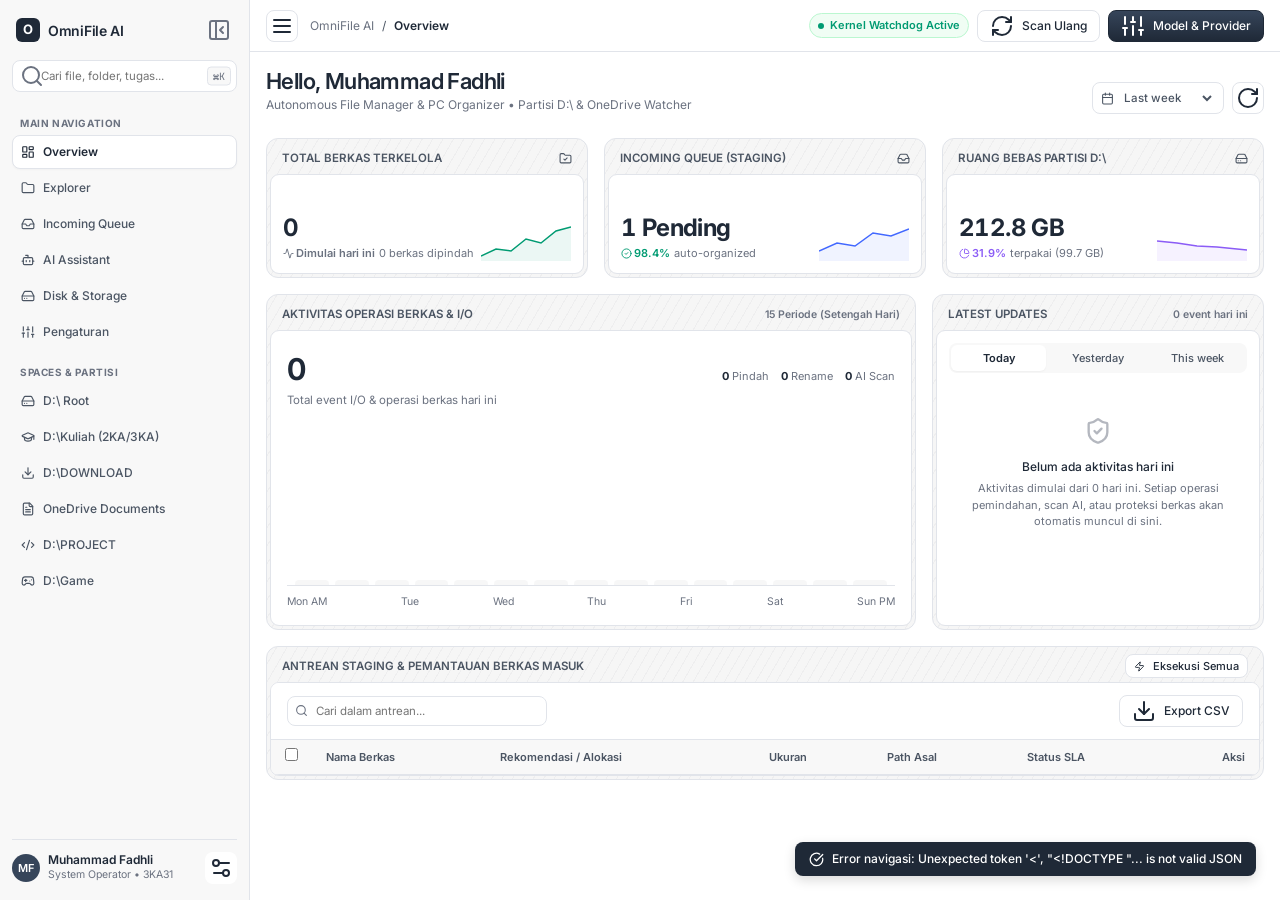
==== frontend/index.html @ 572f48e2 "refactor(structure): organize project directory into modular src, frontend, config, data, logs, scri" ====
<!DOCTYPE html>
<html lang="id">
<head>
  <meta charset="UTF-8">
  <meta name="viewport" content="width=device-width, initial-scale=1.0">
  <title>OmniFile AI — Neutral Support Dashboard & Autonomous File Manager</title>
  
  <!-- Inter Font via Google Fonts -->
  <link rel="preconnect" href="https://fonts.googleapis.com">
  <link rel="preconnect" href="https://fonts.gstatic.com" crossorigin>
  <link href="https://fonts.googleapis.com/css2?family=Inter:wght@400;500;600;700&family=JetBrains+Mono:wght@400;500;600&display=swap" rel="stylesheet">
  
  <!-- Lucide Icons -->
  <script src="lucide.min.js"></script>
  
  <!-- Marked.js for fast Markdown & LaTeX formatting -->
  <script src="marked.min.js"></script>
  
  <link rel="stylesheet" href="styles.css">
</head>
<body>

  <div class="app-shell">
    
    <!-- ============================================== -->
    <!-- SIDEBAR NAVIGATION (250px)                     -->
    <!-- ============================================== -->
    <aside class="app-sidebar" id="appSidebar">
      <div>
        <!-- Brand Header -->
        <div class="brand-row">
          <div class="brand-left">
            <div class="brand-logo-box">O</div>
            <span class="brand-text">OmniFile AI</span>
          </div>
          <button class="brand-collapse-btn" onclick="toggleSidebar()" title="Collapse sidebar" aria-label="Collapse sidebar">
            <i data-lucide="panel-left-close"></i>
          </button>
        </div>

        <!-- Search Box -->
        <div class="sidebar-search-box">
          <span class="sidebar-search-icon"><i data-lucide="search"></i></span>
          <input type="text" id="globalSearchInput" placeholder="Cari file, folder, tugas..." onkeydown="handleGlobalSearchKey(event)">
          <span class="sidebar-search-kbd">⌘K</span>
        </div>

        <!-- Group: Main Navigation -->
        <div class="nav-group-title">Main Navigation</div>
        <ul class="sidebar-nav-list">
          <li>
            <button class="sidebar-nav-item active" id="nav-overview" onclick="switchNav('overview')">
              <span class="nav-item-left">
                <i data-lucide="layout-dashboard"></i> Overview
              </span>
            </button>
          </li>
          <li>
            <button class="sidebar-nav-item" id="nav-folders" onclick="switchNav('folders')">
              <span class="nav-item-left">
                <i data-lucide="folder"></i> Explorer
              </span>
            </button>
          </li>
          <li>
            <button class="sidebar-nav-item" id="nav-queue" onclick="switchNav('queue')">
              <span class="nav-item-left">
                <i data-lucide="inbox"></i> Incoming Queue
              </span>
              <span class="sidebar-badge highlight" id="sidebarQueueBadge" style="display: none;">0</span>
            </button>
          </li>
          <li>
            <button class="sidebar-nav-item" id="nav-home" onclick="switchNav('home')">
              <span class="nav-item-left">
                <i data-lucide="bot"></i> AI Assistant
              </span>
            </button>
          </li>
          <li>
            <button class="sidebar-nav-item" id="nav-clean" onclick="switchNav('clean')">
              <span class="nav-item-left">
                <i data-lucide="hard-drive"></i> Disk & Storage
              </span>
            </button>
          </li>
          <li>
            <button class="sidebar-nav-item" id="nav-settings" onclick="switchNav('settings')">
              <span class="nav-item-left">
                <i data-lucide="sliders"></i> Pengaturan
              </span>
            </button>
          </li>
        </ul>

        <!-- Group: Spaces & Partisi -->
        <div class="nav-group-title">Spaces & Partisi</div>
        <ul class="sidebar-nav-list">
          <li>
            <button class="sidebar-nav-item" data-space-path="D:\" onclick="navigatePath('D:\\')">
              <span class="nav-item-left"><i data-lucide="hard-drive"></i> D:\ Root</span>
            </button>
          </li>
          <li>
            <button class="sidebar-nav-item" data-space-path="D:\Kuliah" onclick="navigatePath('D:\\Kuliah')">
              <span class="nav-item-left"><i data-lucide="graduation-cap"></i> D:\Kuliah (2KA/3KA)</span>
            </button>
          </li>
          <li>
            <button class="sidebar-nav-item" data-space-path="D:\DOWNLOAD" onclick="navigatePath('D:\\DOWNLOAD')">
              <span class="nav-item-left"><i data-lucide="download"></i> D:\DOWNLOAD</span>
            </button>
          </li>
          <li>
            <button class="sidebar-nav-item" data-space-path="C:\Users\fadhl\OneDrive\Documents" onclick="navigatePath('C:\\Users\\fadhl\\OneDrive\\Documents')">
              <span class="nav-item-left"><i data-lucide="file-text"></i> OneDrive Documents</span>
            </button>
          </li>
          <li>
            <button class="sidebar-nav-item" data-space-path="D:\PROJECT" onclick="navigatePath('D:\\PROJECT')">
              <span class="nav-item-left"><i data-lucide="code-2"></i> D:\PROJECT</span>
            </button>
          </li>
          <li>
            <button class="sidebar-nav-item" data-space-path="D:\Game" onclick="navigatePath('D:\\Game')">
              <span class="nav-item-left"><i data-lucide="gamepad-2"></i> D:\Game</span>
            </button>
          </li>
        </ul>
      </div>

      <!-- User Profile Card -->
      <div class="user-profile-card">
        <div class="user-profile-info">
          <div class="user-avatar">MF</div>
          <div>
            <div class="user-name">Muhammad Fadhli</div>
            <div class="user-role">System Operator • 3KA31</div>
          </div>
        </div>
        <button class="btn-clean icon-only" onclick="switchNav('settings')" title="Buka Pengaturan" style="border: none;">
          <i data-lucide="settings-2"></i>
        </button>
      </div>
    </aside>

    <!-- ============================================== -->
    <!-- MAIN WORKSPACE                                 -->
    <!-- ============================================== -->
    <main class="app-main">
      
      <!-- Topbar Header (52px) -->
      <header class="workspace-topbar">
        <div class="topbar-left">
          <button class="btn-clean icon-only" onclick="toggleSidebar()" title="Toggle sidebar">
            <i data-lucide="menu"></i>
          </button>
          <div class="topbar-breadcrumb">
            <span class="crumb-dim">OmniFile AI</span>
            <span>/</span>
            <span class="crumb-active" id="activeBreadcrumbSegment">Overview</span>
          </div>
        </div>
        <div class="topbar-right">
          <span class="status-pill-clean">
            <span class="status-dot-pulse"></span>
            <span>Kernel Watchdog Active</span>
          </span>
          <button class="btn-clean" onclick="triggerManualScan()" title="Scan ulang direktori">
            <i data-lucide="refresh-cw"></i>
            <span>Scan Ulang</span>
          </button>
          <button class="btn-clean dark" onclick="switchNav('settings')" title="Konfigurasi Model & Provider">
            <i data-lucide="sliders"></i>
            <span>Model & Provider</span>
          </button>
        </div>
      </header>

      <!-- Scrollable Workspace Content -->
      <div class="workspace-content">

        <!-- ============================================== -->
        <!-- TAB 1: OVERVIEW DASHBOARD                      -->
        <!-- ============================================== -->
        <section class="tab-view active" id="view-overview">
          
          <!-- Welcome Row -->
          <div class="welcome-banner-row">
            <div class="welcome-title-wrap">
              <h1>Hello, Muhammad Fadhli</h1>
              <p>Autonomous File Manager & PC Organizer • Partisi D:\ & OneDrive Watcher</p>
            </div>
            <div class="welcome-actions">
              <label class="time-range-select-wrap">
                <i data-lucide="calendar" style="margin-right: 6px; width: 13px; height: 13px;"></i>
                <select id="overviewTimeRange" onchange="changeOverviewRange(this.value)">
                  <option value="week">Last week</option>
                  <option value="month">Last month</option>
                  <option value="quarter">Last quarter</option>
                </select>
              </label>
              <button class="btn-clean icon-only" onclick="refreshOverviewData()" title="Muat ulang data">
                <i data-lucide="rotate-cw"></i>
              </button>
            </div>
          </div>

          <!-- 3 KPI Cards (Panel Berbingkai 140px) -->
          <div class="kpi-cards-grid">
            
            <!-- KPI 1 -->
            <div class="panel-frame kpi-card-frame">
              <div class="frame-header-strip">
                <span>TOTAL BERKAS TERKELOLA</span>
                <i data-lucide="folder-check" style="width: 13px; height: 13px;"></i>
              </div>
              <div class="panel-surface kpi-surface-content">
                <div class="kpi-metric-block">
                  <div class="kpi-number tabular-nums" id="kpiTotalFiles">0</div>
                  <div class="kpi-delta-row">
                    <span class="kpi-delta-pill" id="kpiDeltaFiles" style="color: var(--color-muted);"><i data-lucide="activity" style="width: 11px; height: 11px;"></i> Dimulai hari ini</span><span class="kpi-delta-sub">0 berkas dipindah</span>
                  </div>
                </div>
                <svg class="kpi-sparkline-svg" viewBox="0 0 90 40">
                  <polygon points="0,35 15,28 30,30 45,18 60,22 75,10 90,6 90,40 0,40" fill="#009b72" opacity="0.08" />
                  <polyline points="0,35 15,28 30,30 45,18 60,22 75,10 90,6" fill="none" stroke="#009b72" stroke-width="1.5" />
                </svg>
              </div>
            </div>

            <!-- KPI 2 -->
            <div class="panel-frame kpi-card-frame">
              <div class="frame-header-strip">
                <span>INCOMING QUEUE (STAGING)</span>
                <i data-lucide="inbox" style="width: 13px; height: 13px;"></i>
              </div>
              <div class="panel-surface kpi-surface-content">
                <div class="kpi-metric-block">
                  <div class="kpi-number tabular-nums" id="kpiQueueCount">1 Pending</div>
                  <div class="kpi-delta-row">
                    <span class="kpi-delta-pill positive">
                      <i data-lucide="check-circle-2" style="width: 11px; height: 11px;"></i> 98.4%
                    </span>
                    <span class="kpi-delta-sub">auto-organized</span>
                  </div>
                </div>
                <svg class="kpi-sparkline-svg" viewBox="0 0 90 40">
                  <polygon points="0,30 18,22 36,25 54,12 72,15 90,8 90,40 0,40" fill="#4268ff" opacity="0.08" />
                  <polyline points="0,30 18,22 36,25 54,12 72,15 90,8" fill="none" stroke="#4268ff" stroke-width="1.5" />
                </svg>
              </div>
            </div>

            <!-- KPI 3 -->
            <div class="panel-frame kpi-card-frame">
              <div class="frame-header-strip">
                <span>RUANG BEBAS PARTISI D:\</span>
                <i data-lucide="hard-drive" style="width: 13px; height: 13px;"></i>
              </div>
              <div class="panel-surface kpi-surface-content">
                <div class="kpi-metric-block">
                  <div class="kpi-number tabular-nums" id="kpiStorageFree">212.8 GB</div>
                  <div class="kpi-delta-row">
                    <span class="kpi-delta-pill" style="color: var(--color-violet);">
                      <i data-lucide="pie-chart" style="width: 11px; height: 11px;"></i> 31.9%
                    </span>
                    <span class="kpi-delta-sub">terpakai (99.7 GB)</span>
                  </div>
                </div>
                <svg class="kpi-sparkline-svg" viewBox="0 0 90 40">
                  <polygon points="0,20 20,22 40,25 60,26 80,28 90,29 90,40 0,40" fill="#8b5cf6" opacity="0.08" />
                  <polyline points="0,20 20,22 40,25 60,26 80,28 90,29" fill="none" stroke="#8b5cf6" stroke-width="1.5" />
                </svg>
              </div>
            </div>

          </div>

          <!-- Analytics Row (Bar Chart 15 Bars + Latest Updates Timeline) -->
          <div class="analytics-two-col-grid">
            
            <!-- Bar Chart Card -->
            <div class="panel-frame">
              <div class="frame-header-strip">
                <span>AKTIVITAS OPERASI BERKAS & I/O</span>
                <span style="font-size: 10.5px; color: var(--color-muted);">15 Periode (Setengah Hari)</span>
              </div>
              <div class="panel-surface chart-panel-surface">
                <div class="chart-top-summary">
                  <div>
                    <div class="chart-big-number tabular-nums" id="chartTotalEvents">0</div>
                    <div style="font-size: 11.5px; color: var(--color-muted);">Total event I/O & operasi berkas hari ini</div>
                  </div>
                  <div class="chart-legend-row">
                    <span><strong style="color: var(--color-text);" id="countPindah">0</strong> Pindah</span>
                    <span><strong style="color: var(--color-text);" id="countRename">0</strong> Rename</span>
                    <span><strong style="color: var(--color-text);" id="countAiScan">0</strong> AI Scan</span>
                  </div>
                </div>

                <!-- 15 Bars Container with custom --bar-height -->
                <div class="volume-chart-container" id="volumeChartContainer" role="group" aria-label="Activity Volume Trend">
                  <!-- Bars rendered dynamically via JavaScript -->
                </div>
                <div class="chart-x-labels">
                  <span>Mon AM</span>
                  <span>Tue</span>
                  <span>Wed</span>
                  <span>Thu</span>
                  <span>Fri</span>
                  <span>Sat</span>
                  <span>Sun PM</span>
                </div>
              </div>
            </div>

            <!-- Latest Updates Timeline -->
            <div class="panel-frame">
              <div class="frame-header-strip">
                <span>LATEST UPDATES</span>
                <span id="activityCountHeader" style="font-size: 10.5px; color: var(--color-muted);">0 event hari ini</span>
              </div>
              <div class="panel-surface timeline-surface">
                <div class="timeline-filter-tabs">
                  <button class="timeline-tab-btn active" onclick="filterTimeline('today')">Today</button>
                  <button class="timeline-tab-btn" onclick="filterTimeline('yesterday')">Yesterday</button>
                  <button class="timeline-tab-btn" onclick="filterTimeline('week')">This week</button>
                </div>
                <div class="timeline-list" id="timelineListContainer">
                  <!-- Injected via JavaScript -->
                </div>
              </div>
            </div>

          </div>

          <!-- Bottom Row: Table Panel -->
          <div class="panel-frame">
            <div class="frame-header-strip">
              <span>ANTREAN STAGING & PEMANTAUAN BERKAS MASUK</span>
              <button class="btn-clean" onclick="executeAllQueueWithAI()" style="height: 24px; padding: 0 8px; font-size: 11px;">
                <i data-lucide="zap" style="width: 11px; height: 11px;"></i> Eksekusi Semua
              </button>
            </div>
            <div class="panel-surface table-panel-surface">
              <div class="table-toolbar">
                <div style="position: relative;">
                  <i data-lucide="search" style="position: absolute; left: 8px; top: 8px; width: 13px; height: 13px; color: var(--color-muted);"></i>
                  <input type="text" class="table-search-input" id="queueTableSearch" placeholder="Cari dalam antrean..." oninput="filterQueueTable(this.value)">
                </div>
                <div style="display: flex; gap: var(--space-2);">
                  <button class="btn-clean" onclick="exportQueueCSV()">
                    <i data-lucide="download"></i> Export CSV
                  </button>
                </div>
              </div>

              <div class="table-wrap">
                <table class="data-table-clean" id="queueDataTable">
                  <thead>
                    <tr>
                      <th style="width: 32px;"><input type="checkbox" id="selectAllQueue" onchange="toggleSelectAllQueue(this.checked)"></th>
                      <th class="sortable" onclick="sortQueueTable('name')">Nama Berkas</th>
                      <th class="sortable" onclick="sortQueueTable('category')">Rekomendasi / Alokasi</th>
                      <th class="sortable" onclick="sortQueueTable('size')">Ukuran</th>
                      <th>Path Asal</th>
                      <th>Status SLA</th>
                      <th style="text-align: right;">Aksi</th>
                    </tr>
                  </thead>
                  <tbody id="queueTableBody">
                    <!-- Populated by JavaScript -->
                  </tbody>
                </table>
              </div>
            </div>
          </div>

        </section>

        <!-- ============================================== -->
        <!-- TAB 2: EXPLORER                                -->
        <!-- ============================================== -->
        <section class="tab-view" id="view-folders">
          <div class="panel-frame">
            <div class="frame-header-strip">
              <span>FILE EXPLORER</span>
              <span id="folderCounterText" style="font-size: 11px; color: var(--color-muted);">Memuat direktori...</span>
            </div>
            <div class="panel-surface">
              
              <!-- Toolbar -->
              <div class="explorer-toolbar">
                <div style="display: flex; align-items: center; gap: var(--space-2); flex: 1;">
                  <button class="btn-clean icon-only" onclick="navigateUpFolder()" title="Naik satu tingkat">
                    <i data-lucide="arrow-up"></i>
                  </button>
                  <button class="btn-clean icon-only" onclick="refreshCurrentFolder()" title="Muat ulang direktori">
                    <i data-lucide="refresh-cw"></i>
                  </button>
                  <!-- Breadcrumb with @path button -->
                  <div id="breadcrumbStrip" style="display: flex; align-items: center; gap: 4px; overflow-x: auto;">
                    <!-- Injected via JavaScript -->
                  </div>
                </div>

                <div style="display: flex; gap: var(--space-2);">
                  <input type="text" id="filterInput" class="table-search-input" placeholder="Filter folder & berkas..." oninput="filterCurrentView(this.value)">
                  <button class="btn-clean" onclick="openNewFolderModal()">
                    <i data-lucide="folder-plus"></i> Folder Baru
                  </button>
                  <button class="btn-clean" onclick="openInExplorer()" title="Buka di Windows Explorer">
                    <i data-lucide="external-link"></i> Explorer
                  </button>
                </div>
              </div>

              <!-- Folders Grid -->
              <div class="folders-grid-clean" id="foldersGridContainer">
                <!-- Injected via JavaScript -->
              </div>

              <!-- Files Table -->
              <div style="border-top: 1px solid var(--color-border);">
                <div style="padding: 8px 14px; background-color: var(--color-sidebar); border-bottom: 1px solid var(--color-border); font-size: 11px; font-weight: 600; color: var(--color-secondary);">
                  BERKAS FISIK DALAM DIREKTORI
                </div>
                <div id="filesListContainer">
                  <!-- Injected via JavaScript -->
                </div>
              </div>

            </div>
          </div>
        </section>

        <!-- ============================================== -->
        <!-- TAB 3: INCOMING QUEUE                          -->
        <!-- ============================================== -->
        <section class="tab-view" id="view-queue">
          <div class="panel-frame">
            <div class="frame-header-strip">
              <span>INCOMING STAGING QUEUE (WATCHDOG KERNEL)</span>
              <div style="display: flex; gap: var(--space-2);">
                <button class="btn-clean" onclick="triggerManualScan()">
                  <i data-lucide="refresh-cw"></i> Scan Ulang
                </button>
                <button class="btn-clean dark" onclick="executeAllQueueWithAI()">
                  <i data-lucide="zap"></i> Eksekusi & Pindahkan Semua
                </button>
              </div>
            </div>
            <div class="panel-surface" style="padding: var(--space-4);">
              <div class="queue-list-clean" id="queueItemsList">
                <!-- Injected via JavaScript -->
              </div>
            </div>
          </div>
        </section>

        <!-- ============================================== -->
        <!-- TAB 4: AI ASSISTANT (AUTONOMOUS REACT AGENT)   -->
        <!-- ============================================== -->
        <section class="tab-view" id="view-home">
          <div class="panel-frame" style="flex: 1; min-height: 0;">
            <div class="frame-header-strip">
              <div style="display: flex; align-items: center; gap: var(--space-2);">
                <span>AUTONOMOUS FILE MANAGER AGENT</span>
                <span class="status-pill success" style="font-size: 10px;">Ready</span>
              </div>
              <div style="display: flex; align-items: center; gap: var(--space-2);">
                <!-- Dynamic Model Dropdown & Manager Button -->
                <select id="aiModelSelect" class="ai-header-select" onchange="handleAiModelSelectChange(this.value)">
                  <!-- Dynamically populated via JavaScript -->
                </select>
                <button type="button" class="btn-clean" onclick="openModelManagerModal()" title="Kelola, Hapus, Tambah & Ubah Model AI" style="height: 26px; padding: 0 8px; font-size: 11px;">
                  <i data-lucide="sliders-horizontal" style="width: 12px; height: 12px;"></i> Kelola Model
                </button>
                <button class="btn-clean" onclick="clearChatHistory()" style="height: 26px; padding: 0 8px; font-size: 11px;">
                  <i data-lucide="trash-2" style="width: 12px; height: 12px;"></i> Bersihkan
                </button>
              </div>
            </div>

            <div class="panel-surface" style="padding: var(--space-4); display: flex; flex-direction: column; gap: var(--space-3); flex: 1; min-height: 0; box-sizing: border-box;">
              
              <!-- Chat Stream Box -->
              <div class="chat-history-box" id="chatHistoryBox">
                <div class="chat-bubble-ai">
                  Halo <strong>Muhammad Fadhli</strong>. Saya adalah Autonomous File Manager Agent Anda. Saya memiliki akses host langsung untuk membaca berkas, menjalankan query PowerShell, mencari dokumen, dan melakukan operasi CRUD file secara aman.<br><br>
                  Coba tanyakan: <em>"Ada berapa total file perkuliahan dan rinciannya?"</em> atau gunakan pill <span class="mention-card file" title="@file:"><svg width="12" height="12" viewBox="0 0 24 24" fill="none" stroke="currentColor" stroke-width="2" stroke-linecap="round" stroke-linejoin="round" style="flex-shrink:0;"><path d="M14.5 2H6a2 2 0 0 0-2 2v16a2 2 0 0 0 2 2h12a2 2 0 0 0 2-2V7.5L14.5 2z"/><polyline points="14 2 14 8 20 8"/><line x1="16" y1="13" x2="8" y2="13"/><line x1="16" y1="17" x2="8" y2="17"/></svg><span>@file:</span></span> <span class="mention-card folder" title="@folder:"><svg width="12" height="12" viewBox="0 0 24 24" fill="none" stroke="currentColor" stroke-width="2" stroke-linecap="round" stroke-linejoin="round" style="flex-shrink:0;"><path d="M4 20h16a2 2 0 0 0 2-2V8a2 2 0 0 0-2-2h-7.93a2 2 0 0 1-1.66-.9l-.82-1.2A2 2 0 0 0 7.93 3H4a2 2 0 0 0-2 2v13c0 1.1.9 2 2 2Z"/></svg><span>@folder:</span></span> <span class="mention-card path" title="@path:"><svg width="12" height="12" viewBox="0 0 24 24" fill="none" stroke="currentColor" stroke-width="2" stroke-linecap="round" stroke-linejoin="round" style="flex-shrink:0;"><line x1="22" y1="12" x2="2" y2="12"/><path d="M5.45 5.11 2 12v6a2 2 0 0 0 2 2h16a2 2 0 0 0 2-2v-6l-3.45-6.89A2 2 0 0 0 16.76 4H7.24a2 2 0 0 0-1.79 1.11z"/></svg><span>@path:</span></span> di bawah untuk menandai target berkas/folder tertentu.
                </div>
              </div>

              <!-- Quick Prompts Strip -->
              <div class="quick-prompts-strip" style="display: flex; gap: var(--space-2); overflow-x: auto; padding-bottom: 2px; flex-shrink: 0;">
                <button class="btn-clean" onclick="sendQuickPrompt('Ada berapa total file perkuliahan di D:\\Kuliah dan rinciannya?')">
                  <i data-lucide="graduation-cap"></i> Total Berkas Kuliah
                </button>
                <button class="btn-clean" onclick="sendQuickPrompt('Rapikan folder D:\\DOWNLOAD dan kelompokkan sesuai silabus kuliah atau installer')">
                  <i data-lucide="download"></i> Rapikan D:\DOWNLOAD
                </button>
                <button class="btn-clean" onclick="sendQuickPrompt('Cari dokumen materi kuliah tentang Interaksi Manusia dan Komputer')">
                  <i data-lucide="search"></i> Cari Materi IMK
                </button>
                <button class="btn-clean" onclick="sendQuickPrompt('Jalankan powershell: Get-ChildItem -Path D:\\ -Directory')">
                  <i data-lucide="terminal"></i> Cek Folder D:\ via PowerShell
                </button>
              </div>

              <!-- Chat Input Wrapper with @ Mention -->
              <div class="chat-input-wrapper" style="position: relative; display: flex; flex-direction: column; gap: 4px; flex-shrink: 0;">
                
                <!-- Quick Mention Pills -->
                <div class="mention-quick-pills">
                  <button type="button" class="mention-pill-btn file" onclick="insertMentionPrefix('file')" title="Sebut nama berkas (@file:)">
                    <i data-lucide="file-text" style="width: 12px; height: 12px;"></i> @file:
                  </button>
                  <button type="button" class="mention-pill-btn folder" onclick="insertMentionPrefix('folder')" title="Sebut folder atau semester (@folder:)">
                    <i data-lucide="folder" style="width: 12px; height: 12px;"></i> @folder:
                  </button>
                  <button type="button" class="mention-pill-btn path" onclick="insertMentionPrefix('path')" title="Sebut path direktori lengkap (@path:)">
                    <i data-lucide="hard-drive" style="width: 12px; height: 12px;"></i> @path:
                  </button>
                  <span class="mention-pill-hint">Ketik @ atau klik pill untuk memilih target</span>
                </div>

                <!-- Mention Autocomplete Popup -->
                <div class="mention-popup" id="mentionPopup">
                  <div class="mention-popup-header" id="mentionPopupHeader">Pilih Target (@file: / @folder: / @path:)</div>
                  <div id="mentionPopupList"></div>
                </div>

                <!-- Chat Input Form -->
                <form class="chat-input-clean-bar" onsubmit="handleChatSubmit(event); return false;">
                  <button type="button" class="btn-clean icon-only" onclick="toggleMentionPopup()" title="Pilih target (@file:, @folder:, @path:)" style="border: none;">
                    @
                  </button>
                  <input type="text" id="chatInput" class="chat-clean-input" placeholder="Tanya agen atau gunakan @file: @folder: @path:..." autocomplete="off" onkeydown="if(event.key==='Enter'&&!event.shiftKey){handleChatSubmit(event);return false;}">
                  <button type="button" class="btn-clean dark" id="btnChatSend" onclick="handleChatSubmit(event)">
                    Kirim
                  </button>
                </form>

              </div>

            </div>
          </div>
        </section>

        <!-- ============================================== -->
        <!-- TAB 5: DISK & STORAGE                          -->
        <!-- ============================================== -->
        <section class="tab-view" id="view-clean">
          <div class="panel-frame">
            <div class="frame-header-strip">
              <span>REAL-TIME HOST STORAGE TELEMETRY</span>
              <button class="btn-clean" onclick="fetchStorageDetails()" style="height: 24px; padding: 0 8px; font-size: 11px;">
                <i data-lucide="refresh-cw" style="width: 11px; height: 11px;"></i> Perbarui Info
              </button>
            </div>
            <div class="panel-surface" style="padding: var(--space-4); display: flex; flex-direction: column; gap: var(--space-4);">
              <div id="storageCardsContainer" style="display: grid; grid-template-columns: repeat(auto-fit, minmax(300px, 1fr)); gap: var(--space-4);">
                <!-- Injected via JavaScript -->
              </div>
            </div>
          </div>
        </section>

        <!-- ============================================== -->
        <!-- TAB 6: REDESIGNED SETTINGS (PENGATURAN)        -->
        <!-- ============================================== -->
        <section class="tab-view" id="view-settings">
          <div class="settings-grid-layout">
            
            <!-- Panel 1: AI Provider & Reasoning Model -->
            <div class="panel-frame">
              <div class="frame-header-strip">
                <span>KONFIGURASI PROVIDER & MODEL PENALARAN AI</span>
                <span class="status-pill success" id="settingsActiveProviderPill">Active: Gemini</span>
              </div>
              <div class="panel-surface">
                
                <!-- 4 Selectable Provider Cards -->
                <div style="padding: var(--space-4) var(--space-4) 0;">
                  <div style="font-size: 11.5px; font-weight: 600; color: var(--color-secondary); margin-bottom: var(--space-2);">
                    PILIH PROVIDER UTAMA
                  </div>
                  <div class="provider-cards-grid" style="grid-template-columns: repeat(auto-fit, minmax(180px, 1fr));">
                    
                    <!-- Card 1: Google Gemini -->
                    <div class="provider-select-card active" id="provCard-gemini" onclick="selectProviderCard('gemini')">
                      <div class="provider-card-header">
                        <div class="provider-icon-badge" style="color: var(--color-info);">
                          <i data-lucide="sparkles"></i>
                        </div>
                        <span class="provider-active-indicator"></span>
                      </div>
                      <div class="provider-name">Google Gemini</div>
                      <div class="provider-desc">Gemini 2.5 Flash, 2.5 Pro, 3.5 Flash Lite via Google AI.</div>
                      <span class="provider-status-badge" style="background-color: #ecfdf5; color: #047857;" id="badgeProv-gemini">Configured</span>
                    </div>

                    <!-- Card 2: OpenRouter -->
                    <div class="provider-select-card" id="provCard-openrouter" onclick="selectProviderCard('openrouter')">
                      <div class="provider-card-header">
                        <div class="provider-icon-badge" style="color: var(--color-violet);">
                          <i data-lucide="layers"></i>
                        </div>
                        <span class="provider-active-indicator"></span>
                      </div>
                      <div class="provider-name">OpenRouter</div>
                      <div class="provider-desc">Claude 3.5 Sonnet, Llama 3.3 70B, DeepSeek R1 & V3.</div>
                      <span class="provider-status-badge" style="background-color: #fffbeb; color: #b45309;" id="badgeProv-openrouter">Optional</span>
                    </div>

                    <!-- Card 3: OpenAI -->
                    <div class="provider-select-card" id="provCard-openai" onclick="selectProviderCard('openai')">
                      <div class="provider-card-header">
                        <div class="provider-icon-badge" style="color: var(--color-success);">
                          <i data-lucide="cpu"></i>
                        </div>
                        <span class="provider-active-indicator"></span>
                      </div>
                      <div class="provider-name">OpenAI</div>
                      <div class="provider-desc">GPT-4o, GPT-4o Mini, o1, dan penalaran o3-mini.</div>
                      <span class="provider-status-badge" style="background-color: #f3f4f6; color: var(--color-muted);" id="badgeProv-openai">Optional</span>
                    </div>

                    <!-- Card 4: Groq -->
                    <div class="provider-select-card" id="provCard-groq" onclick="selectProviderCard('groq')">
                      <div class="provider-card-header">
                        <div class="provider-icon-badge" style="color: #ea580c;">
                          <i data-lucide="zap"></i>
                        </div>
                        <span class="provider-active-indicator"></span>
                      </div>
                      <div class="provider-name">Groq (Ultra-Fast)</div>
                      <div class="provider-desc">Inference LPU super cepat: Llama 3.3 70B, Mixtral 8x7B.</div>
                      <span class="provider-status-badge" style="background-color: #fff7ed; color: #c2410c;" id="badgeProv-groq">Optional</span>
                    </div>

                    <!-- Card 5: DeepSeek -->
                    <div class="provider-select-card" id="provCard-deepseek" onclick="selectProviderCard('deepseek')">
                      <div class="provider-card-header">
                        <div class="provider-icon-badge" style="color: #0284c7;">
                          <i data-lucide="brain-circuit"></i>
                        </div>
                        <span class="provider-active-indicator"></span>
                      </div>
                      <div class="provider-name">DeepSeek API</div>
                      <div class="provider-desc">DeepSeek-Chat (V3) & DeepSeek-Reasoner (R1) resmi.</div>
                      <span class="provider-status-badge" style="background-color: #f0f9ff; color: #0369a1;" id="badgeProv-deepseek">Optional</span>
                    </div>

                    <!-- Card 6: Ollama -->
                    <div class="provider-select-card" id="provCard-ollama" onclick="selectProviderCard('ollama')">
                      <div class="provider-card-header">
                        <div class="provider-icon-badge" style="color: #4b5563;">
                          <i data-lucide="box"></i>
                        </div>
                        <span class="provider-active-indicator"></span>
                      </div>
                      <div class="provider-name">Ollama (Lokal)</div>
                      <div class="provider-desc">Server LLM lokal: Llama 3.2, Qwen 2.5 Coder, Mistral.</div>
                      <span class="provider-status-badge" style="background-color: #f3f4f6; color: var(--color-muted);" id="badgeProv-ollama">Lokal</span>
                    </div>

                    <!-- Card 7: Custom Endpoint -->
                    <div class="provider-select-card" id="provCard-custom" onclick="selectProviderCard('custom')">
                      <div class="provider-card-header">
                        <div class="provider-icon-badge" style="color: var(--color-accent);">
                          <i data-lucide="globe"></i>
                        </div>
                        <span class="provider-active-indicator"></span>
                      </div>
                      <div class="provider-name">Custom OpenAI-API</div>
                      <div class="provider-desc">LM Studio, LocalAI, vLLM, atau proxy endpoint kustom.</div>
                      <span class="provider-status-badge" style="background-color: #f8fafc; color: #334155;" id="badgeProv-custom">Kustom</span>
                    </div>

                    <!-- Card 8: Local / Offline -->
                    <div class="provider-select-card" id="provCard-local" onclick="selectProviderCard('local')">
                      <div class="provider-card-header">
                        <div class="provider-icon-badge" style="color: var(--color-accent);">
                          <i data-lucide="terminal"></i>
                        </div>
                        <span class="provider-active-indicator"></span>
                      </div>
                      <div class="provider-name">Agen Lokal Mandiri</div>
                      <div class="provider-desc">Penalaran heuristik lokal dengan eksekusi PowerShell tanpa kuota API.</div>
                      <span class="provider-status-badge" style="background-color: #ecfdf5; color: #047857;">Always Ready</span>
                    </div>

                  </div>
                </div>

                <!-- Form Fields per Active Provider -->
                <div>
                  
                  <!-- Field 1: Active Model Selector -->
                  <div class="settings-form-row">
                    <div class="field-label-wrap">
                      <h4>Model Penalaran Aktif</h4>
                      <p>Pilih model kecerdasan buatan atau ketik model kustom apapun secara bebas tanpa batasan.</p>
                    </div>
                    <div class="field-control-wrap">
                      <div style="display: flex; gap: var(--space-2); align-items: center;">
                        <select id="settingsModelSelect" class="control-input-clean" style="font-weight: 500; flex: 1;" onchange="handleModelSelectChange(this.value)">
                          <!-- Populated dynamically via JavaScript -->
                        </select>
                      </div>
                      <div style="display: flex; align-items: center; gap: var(--space-2); margin-top: 6px;">
                        <span style="font-size: 11px; color: var(--color-muted);">Ketik nama model bebas:</span>
                        <input type="text" id="customModelInput" class="control-input-clean" style="height: 28px; flex: 1; font-size: 11px; font-family: var(--font-mono);" placeholder="Contoh: deepseek-r1, llama-3.3-70b-versatile, claude-3-5-sonnet-20241022" oninput="handleCustomModelInput(this.value)">
                        <button type="button" class="btn-clean" onclick="addCustomModelToFavorites()" style="font-size: 11px; height: 28px;">
                          <i data-lucide="plus" style="width: 12px; height: 12px;"></i> Simpan Model
                        </button>
                      </div>
                      <!-- Custom Saved Models Chips -->
                      <div id="savedCustomModelsContainer" style="display: flex; flex-wrap: wrap; gap: 4px; margin-top: 6px;"></div>
                    </div>
                  </div>

                  <!-- Field 1B: Endpoint / Base URL (for Ollama, Custom, or custom proxies) -->
                  <div class="settings-form-row" id="rowEndpoint" style="display: none;">
                    <div class="field-label-wrap">
                      <h4>Endpoint / Base URL</h4>
                      <p>URL server API LLM lokal atau endpoint kustom yang kompatibel dengan protokol OpenAI.</p>
                    </div>
                    <div class="field-control-wrap">
                      <div style="display: flex; gap: var(--space-2);">
                        <input type="text" id="settingsEndpointInput" class="control-input-clean" style="font-family: var(--font-mono); font-size: 11.5px;" placeholder="http://localhost:11434 atau http://localhost:1234/v1">
                        <button type="button" class="btn-clean" id="btnFetchOllamaModels" onclick="fetchOllamaModels()" style="display: none; white-space: nowrap; font-size: 11px;">
                          <i data-lucide="download-cloud"></i> Tarik Model Ollama
                        </button>
                      </div>
                    </div>
                  </div>

                  <!-- Field 2: API Key Configuration -->
                  <div class="settings-form-row">
                    <div class="field-label-wrap">
                      <h4>Kunci API Provider</h4>
                      <p>Kunci otorisasi disimpan secara aman di <code>config.json</code> di mesin lokal Anda.</p>
                    </div>
                    <div class="field-control-wrap">
                      <div class="api-key-input-container">
                        <input type="password" id="settingsApiKeyInput" class="control-input-clean" placeholder="Masukkan API Key...">
                        <button type="button" class="btn-clean icon-only" onclick="toggleApiKeyMask()" title="Tampilkan / Sembunyikan Kunci">
                          <i data-lucide="eye" id="iconEyeMask"></i>
                        </button>
                        <button type="button" class="btn-clean" id="btnTestConnection" onclick="testCurrentProviderKey()">
                          <i data-lucide="check-circle-2"></i> Uji Koneksi API
                        </button>
                      </div>
                      <!-- Test Connection Feedback Banner -->
                      <div id="testResultBanner" class="test-connection-result">
                        <i data-lucide="info" id="testResultIcon" style="width: 14px; height: 14px;"></i>
                        <span id="testResultText">Hasil pengujian koneksi</span>
                      </div>
                    </div>
                  </div>

                  
                  <!-- Field 4: Full User Model Management Table -->
                  <div class="settings-form-row" style="flex-direction: column; align-items: stretch; gap: 8px;">
                    <div style="display: flex; justify-content: space-between; align-items: center; flex-wrap: wrap; gap: 8px;">
                      <div>
                        <h4 style="margin: 0; font-size: 12px; font-weight: 600;">Daftar Model AI Terdaftar (Bebas Hapus, Tambah & Ubah)</h4>
                        <p style="margin: 2px 0 0; font-size: 11px; color: var(--color-muted);">User memiliki kontrol penuh: hapus model yang tidak digunakan, ubah label, atau tambahkan model baru.</p>
                      </div>
                      <div style="display: flex; gap: 6px;">
                        <button type="button" class="btn-clean" onclick="openModelManagerModal(null, 'add')" style="height: 26px; font-size: 11px;">
                          <i data-lucide="plus" style="width: 12px; height: 12px;"></i> Tambah Model
                        </button>
                        <button type="button" class="btn-clean" onclick="resetModelsToDefaultsPrompt()" title="Kembalikan semua model ke daftar bawaan" style="height: 26px; font-size: 11px;">
                          <i data-lucide="rotate-ccw" style="width: 12px; height: 12px;"></i> Reset ke Default
                        </button>
                      </div>
                    </div>
                    <div class="model-table-container" style="max-height: 280px; overflow-y: auto;">
                      <table class="model-manager-table">
                        <thead>
                          <tr>
                            <th style="width: 130px;">Provider</th>
                            <th>Nama Tampilan (Label)</th>
                            <th style="width: 220px;">ID Model Teknis</th>
                            <th style="width: 90px; text-align: center;">Status</th>
                            <th style="width: 110px; text-align: right;">Aksi</th>
                          </tr>
                        </thead>
                        <tbody id="settingsModelsTableBody">
                          <!-- Injected via JavaScript -->
                        </tbody>
                      </table>
                    </div>
                  </div>

                  <!-- Field 3: Hyperparameters -->
                  <div class="settings-form-row">
                    <div class="field-label-wrap">
                      <h4>Parameter Generasi</h4>
                      <p>Kreativitas dan batas panjang respon model saat menganalisis dokumen.</p>
                    </div>
                    <div class="field-control-wrap" style="display: grid; grid-template-columns: 1fr 1fr; gap: var(--space-4);">
                      <div>
                        <div style="display: flex; justify-content: space-between; font-size: 11px; margin-bottom: 4px;">
                          <span>Temperature</span>
                          <strong id="tempDisplay">0.2 (Presisi Tinggi)</strong>
                        </div>
                        <input type="range" id="paramTemp" min="0" max="1" step="0.1" value="0.2" style="width: 100%; cursor: pointer;" oninput="document.getElementById('tempDisplay').textContent = this.value + (this.value <= 0.3 ? ' (Presisi Tinggi)' : ' (Kreatif)')">
                      </div>
                      <div>
                        <div style="display: flex; justify-content: space-between; font-size: 11px; margin-bottom: 4px;">
                          <span>Max Tokens</span>
                          <strong id="tokensDisplay">1500</strong>
                        </div>
                        <input type="range" id="paramTokens" min="500" max="4000" step="250" value="1500" style="width: 100%; cursor: pointer;" oninput="document.getElementById('tokensDisplay').textContent = this.value">
                      </div>
                    </div>
                  </div>

                </div>

              </div>
            </div>

            <!-- Panel 2: Watchdog & Monitored Directories -->
            <div class="panel-frame">
              <div class="frame-header-strip">
                <span>DIREKTORI PEMANTAUAN KERNEL WATCHDOG</span>
                <span style="font-size: 10.5px; color: var(--color-muted);">File baru akan otomatis dimasukkan ke Staging Queue</span>
              </div>
              <div class="panel-surface">
                
                <div class="settings-form-row">
                  <div class="field-label-wrap">
                    <h4>Daftar Folder Dipantau</h4>
                    <p>Folder yang aktif dipantau secara real-time melalui service watchdog Windows.</p>
                  </div>
                  <div class="field-control-wrap">
                    <div class="watch-paths-table" id="watchPathsContainer">
                      <!-- Populated via JavaScript -->
                    </div>
                    
                    <!-- Add Path Input -->
                    <div style="display: flex; gap: var(--space-2); margin-top: var(--space-2);">
                      <input type="text" id="newWatchPathInput" class="control-input-clean" placeholder="Contoh: D:\Kuliah\Tugas Baru atau C:\Users\...\Downloads">
                      <button type="button" class="btn-clean" onclick="addNewWatchPath()">
                        <i data-lucide="plus"></i> Tambah Path
                      </button>
                    </div>
                  </div>
                </div>

              </div>
            </div>

            <!-- Panel 3: Base Directory Structure -->
            <div class="panel-frame">
              <div class="frame-header-strip">
                <span>STRUKTUR PATH DASAR PARTISI HOST</span>
                <span style="font-size: 10.5px; color: var(--color-muted);">Lokasi target default untuk klasifikasi perkuliahan dan berkas</span>
              </div>
              <div class="panel-surface">
                
                <div class="settings-form-row">
                  <div class="field-label-wrap">
                    <h4>Base Path Perkuliahan</h4>
                    <p>Folder induk mata kuliah Gunadarma (2KA31 & 3KA31).</p>
                  </div>
                  <div class="field-control-wrap">
                    <input type="text" id="baseAcademicInput" class="control-input-clean" value="D:\Kuliah">
                  </div>
                </div>

                <div class="settings-form-row">
                  <div class="field-label-wrap">
                    <h4>Base Path Proyek & Kode</h4>
                    <p>Folder penyimpanan repositori kode dan aplikasi.</p>
                  </div>
                  <div class="field-control-wrap">
                    <input type="text" id="baseProjectInput" class="control-input-clean" value="D:\PROJECT">
                  </div>
                </div>

                <div class="settings-form-row">
                  <div class="field-label-wrap">
                    <h4>Base Path Game & Aset</h4>
                    <p>Folder Minecraft assets, mods, shaderpacks, dan file game.</p>
                  </div>
                  <div class="field-control-wrap">
                    <input type="text" id="baseGameInput" class="control-input-clean" value="D:\Game">
                  </div>
                </div>

              </div>
            </div>

            <!-- Bottom Action Controls -->
            <div class="panel-frame">
              <div class="panel-surface settings-bottom-actions">
                <button type="button" class="btn-clean" onclick="loadSettingsFromServer()">
                  <i data-lucide="undo-2"></i> Batal / Reset
                </button>
                <button type="button" class="btn-clean dark" onclick="saveAllSettingsForm()">
                  <i data-lucide="save"></i> Simpan & Terapkan Pengaturan
                </button>
              </div>
            </div>

          </div>
        </section>

      </div>
    </main>

  </div>

  <!-- Toast Component -->
  <div class="app-toast" id="appToast" role="status" aria-live="polite">
    <i data-lucide="check-circle" style="width: 15px; height: 15px;"></i>
    <span id="toastMessage">Pemberitahuan sistem</span>
  </div>

  <!-- Native HTML5 Dialog for File Preview -->
  <dialog id="previewModalDialog" style="border: 1px solid var(--color-border); border-radius: 12px; padding: 0; width: 620px; max-width: 90vw; background: #ffffff; box-shadow: 0 12px 30px rgba(0,0,0,0.15); margin: auto;">
    <div style="padding: 12px 16px; border-bottom: 1px solid var(--color-border); display: flex; align-items: center; justify-content: space-between; background: var(--color-sidebar);">
      <strong id="modalFileName" style="font-size: 13px;">Preview Dokumen</strong>
      <button class="btn-clean icon-only" onclick="document.getElementById('previewModalDialog').close()" style="border: none; width: 24px; height: 24px;">
        <i data-lucide="x"></i>
      </button>
    </div>
    <div style="padding: 16px; max-height: 440px; overflow-y: auto;" id="modalFileBody">
      <!-- Preview content -->
    </div>
    <div style="padding: 10px 16px; border-top: 1px solid var(--color-border); display: flex; justify-content: flex-end; background: var(--color-sidebar);">
      <button class="btn-clean" onclick="document.getElementById('previewModalDialog').close()">Tutup</button>
    </div>
  </dialog>

  <!-- App Controller Script -->
  <script src="app.js"></script>

  <!-- ============================================== -->
  <!-- MODAL: KELOLA MODEL AI (HAPUS, TAMBAH, EDIT)  -->
  <!-- ============================================== -->
  <div class="modal-backdrop" id="modelManagerModal" style="display: none;" onclick="if(event.target===this) closeModelManagerModal()">
    <div class="modal-dialog-large" onclick="event.stopPropagation()">
      
      <!-- Modal Header -->
      <div class="modal-header-strip">
        <div style="display: flex; align-items: center; gap: 8px;">
          <svg width="15" height="15" viewBox="0 0 24 24" fill="none" stroke="currentColor" stroke-width="2"><circle cx="12" cy="12" r="3"/><path d="M19.4 15a1.65 1.65 0 0 0 .33 1.82l.06.06a2 2 0 0 1 0 2.83 2 2 0 0 1-2.83 0l-.06-.06a1.65 1.65 0 0 0-1.82-.33 1.65 1.65 0 0 0-1 1.51V21a2 2 0 0 1-2 2 2 2 0 0 1-2-2v-.09A1.65 1.65 0 0 0 9 19.4a1.65 1.65 0 0 0-1.82.33l-.06.06a2 2 0 0 1-2.83 0 2 2 0 0 1 0-2.83l.06-.06a1.65 1.65 0 0 0 .33-1.82 1.65 1.65 0 0 0-1.51-1H3a2 2 0 0 1-2-2 2 2 0 0 1 2-2h.09A1.65 1.65 0 0 0 4.6 9a1.65 1.65 0 0 0-.33-1.82l-.06-.06a2 2 0 0 1 0-2.83 2 2 0 0 1 2.83 0l.06.06a1.65 1.65 0 0 0 1.82.33H9a1.65 1.65 0 0 0 1-1.51V3a2 2 0 0 1 2-2 2 2 0 0 1 2 2v.09a1.65 1.65 0 0 0 1 1.51 1.65 1.65 0 0 0 1.82-.33l.06-.06a2 2 0 0 1 2.83 0 2 2 0 0 1 0 2.83l-.06.06a1.65 1.65 0 0 0-.33 1.82V9a1.65 1.65 0 0 0 1.51 1H21a2 2 0 0 1 2 2 2 2 0 0 1-2 2h-.09a1.65 1.65 0 0 0-1.51 1z"/></svg>
          <span style="font-weight: 600; font-size: 13px;">Kelola Model AI (Hapus, Tambah, Modifikasi)</span>
          <span class="count-badge" id="modalModelCountBadge" style="margin-left: 6px;">0 model</span>
        </div>
        <button type="button" class="btn-clean icon-only" onclick="closeModelManagerModal()" title="Tutup">
          <svg width="14" height="14" viewBox="0 0 24 24" fill="none" stroke="currentColor" stroke-width="2"><line x1="18" y1="6" x2="6" y2="18"/><line x1="6" y1="6" x2="18" y2="18"/></svg>
        </button>
      </div>

      <!-- Modal Body -->
      <div class="modal-surface-body">
        
        <!-- Explanation -->
        <p style="font-size: 11.5px; color: var(--color-secondary); margin: 0; line-height: 1.5;">
          Atur semua model yang muncul pada pilihan chat: hapus model yang tidak ingin Anda lihat, tambahkan model dari provider manapun, atau sesuaikan nama tampilannya secara bebas.
        </p>

        <!-- Form Tambah / Ubah Model -->
        <div class="model-form-card" id="modalModelFormCard">
          <div class="model-form-header">
            <span id="modalModelFormTitle" style="font-weight: 600; font-size: 12px;">+ Tambah Model Baru</span>
          </div>
          <div class="model-form-grid">
            <div class="form-field-group" style="width: 150px;">
              <label>Provider</label>
              <select id="modalFormProv" class="control-input-clean" style="height: 30px; font-size: 11.5px;">
                <option value="gemini">Google Gemini</option>
                <option value="openrouter">OpenRouter</option>
                <option value="openai">OpenAI</option>
                <option value="groq">Groq (Ultra-Fast)</option>
                <option value="deepseek">DeepSeek Official</option>
                <option value="ollama">Ollama (Lokal)</option>
                <option value="custom">Custom OpenAI-API</option>
                <option value="local">Agen Mandiri Offline (PowerShell)</option>
              </select>
            </div>
            <div class="form-field-group" style="flex: 1.2; min-width: 180px;">
              <label>ID Model Teknis</label>
              <input type="text" id="modalFormId" class="control-input-clean" style="height: 30px; font-family: var(--font-mono); font-size: 11.5px;" placeholder="Contoh: llama-3.3-70b-versatile, gemini-2.5-flash">
            </div>
            <div class="form-field-group" style="flex: 1.5; min-width: 220px;">
              <label>Nama Tampilan (Label)</label>
              <input type="text" id="modalFormLabel" class="control-input-clean" style="height: 30px; font-size: 11.5px;" placeholder="Contoh: Llama 3.3 70B (Groq Cepat)">
            </div>
          </div>
          <div style="display: flex; justify-content: flex-end; gap: 8px; margin-top: 10px;">
            <button type="button" class="btn-clean" id="btnCancelEditModel" onclick="cancelModelEdit()" style="display: none; height: 28px; font-size: 11px;">Batal</button>
            <button type="button" class="btn-clean dark" id="btnSaveModelForm" onclick="submitModelForm()" style="height: 28px; font-size: 11px;">
              <svg width="12" height="12" viewBox="0 0 24 24" fill="none" stroke="currentColor" stroke-width="2"><polyline points="20 6 9 17 4 12"/></svg>
              <span id="btnSaveModelLabel">Simpan Model</span>
            </button>
          </div>
        </div>

        <!-- Filter Search & Action Bar -->
        <div style="display: flex; justify-content: space-between; align-items: center; gap: 10px; margin-top: 4px;">
          <input type="text" id="modalModelSearchInput" class="control-input-clean" style="max-width: 260px; height: 28px; font-size: 11.5px;" placeholder="Cari model dalam daftar..." oninput="renderModelsManagementTable(this.value)">
          <button type="button" class="btn-clean" onclick="resetModelsToDefaultsPrompt()" style="height: 28px; font-size: 11px;">
            <svg width="12" height="12" viewBox="0 0 24 24" fill="none" stroke="currentColor" stroke-width="2"><path d="M3 12a9 9 0 1 0 9-9 9.75 9.75 0 0 0-6.74 2.74L3 8"/><path d="M3 3v5h5"/></svg>
            <span>Reset ke Preset Bawaan</span>
          </button>
        </div>

        <!-- High-Density Models Table in Modal -->
        <div class="model-table-container" style="max-height: 320px; overflow-y: auto;">
          <table class="model-manager-table" id="modalModelsTable">
            <thead>
              <tr>
                <th style="width: 140px;">Provider</th>
                <th>Nama Tampilan</th>
                <th style="width: 220px;">ID Model Teknis</th>
                <th style="width: 80px; text-align: center;">Status</th>
                <th style="width: 120px; text-align: right;">Aksi</th>
              </tr>
            </thead>
            <tbody id="modalModelsTableBody">
              <!-- Rendered dynamically -->
            </tbody>
          </table>
        </div>

      </div>

      <!-- Modal Footer -->
      <div class="modal-footer-strip">
        <button type="button" class="btn-clean dark" onclick="closeModelManagerModal()" style="height: 28px; font-size: 11px;">Selesai</button>
      </div>

    </div>
  </div>

</body>
</html>
---- frontend/styles.css ----
/* ==========================================================================
   OmniFile AI — Neutral Support Dashboard Design System
   Inspired by Nuvio Support: Monochromatic, High-Density, Desktop-First
   Signature Framed Panels, Inter Typography, Zero AI-Slop, Zero Emojis
   ========================================================================== */

/* 1. CSS Custom Properties / Tokens */
:root {
  --color-canvas: #ffffff;
  --color-surface: #ffffff;
  --color-sidebar: #f8f8f8;
  --color-frame: #f6f6f6;
  --color-stripe: #eeeeef;
  --color-border: #e1e4ea;
  --color-divider: #eeeeef;
  --color-text: #1f2937;
  --color-secondary: #4b5563;
  --color-muted: #6b7280;
  --color-accent: #1f2937;
  --color-accent-top: #36455a;
  --color-success: #009b72;
  --color-danger: #ff3546;
  --color-warning: #ff862f;
  --color-yellow: #f2bd50;
  --color-info: #4268ff;
  --color-violet: #8b5cf6;
  --color-cyan: #009cbc;
  --color-chart-bar: #e7e7e7;
  --color-chart-base: #f0f0f0;
  --color-focus: #4268ff;
  --color-overlay: rgba(31, 41, 55, 0.3);

  /* Dimensions & Spacing */
  --sidebar-width: 250px;
  --topbar-height: 52px;
  --radius-ctrl: 8px;
  --radius-card: 12px;
  --radius-inner: 9px;
  --radius-pill: 999px;

  --space-1: 4px;
  --space-2: 8px;
  --space-3: 12px;
  --space-4: 16px;
  --space-5: 20px;
  --space-6: 24px;

  --font-family: 'Inter', ui-sans-serif, system-ui, -apple-system, sans-serif;
  --font-mono: 'JetBrains Mono', ui-monospace, SFMono-Regular, monospace;
}

/* 2. Base Reset & Typography */
*, *::before, *::after {
  box-sizing: border-box;
  margin: 0;
  padding: 0;
}

html, body {
  height: 100%;
  font-family: var(--font-family);
  font-size: 12px;
  line-height: 1.5;
  color: var(--color-text);
  background-color: var(--color-canvas);
  -webkit-font-smoothing: antialiased;
  -moz-osx-font-smoothing: grayscale;
}

button, input, select, textarea {
  font: inherit;
  color: inherit;
}

a {
  color: inherit;
  text-decoration: none;
}

.tabular-nums {
  font-variant-numeric: tabular-nums;
}

/* 3. Layout: Desktop-First Shell */
.app-shell {
  display: flex;
  height: 100vh;
  height: 100dvh;
  width: 100vw;
  overflow: hidden;
  background-color: var(--color-canvas);
}

/* 4. Sidebar (250px) */
.app-sidebar {
  width: var(--sidebar-width);
  min-width: var(--sidebar-width);
  height: 100%;
  background-color: var(--color-sidebar);
  border-right: 1px solid var(--color-border);
  display: flex;
  flex-direction: column;
  justify-content: space-between;
  padding: var(--space-4) var(--space-3);
  overflow-y: auto;
  z-index: 100;
  transition: transform 0.2s ease, width 0.2s ease;
}

.brand-row {
  display: flex;
  align-items: center;
  justify-content: space-between;
  margin-bottom: var(--space-4);
  padding: 0 var(--space-1);
}

.brand-left {
  display: flex;
  align-items: center;
  gap: var(--space-2);
}

.brand-logo-box {
  width: 24px;
  height: 24px;
  border-radius: 6px;
  background-color: var(--color-accent);
  color: #ffffff;
  display: flex;
  align-items: center;
  justify-content: center;
  font-size: 13px;
  font-weight: 700;
}

.brand-text {
  font-size: 14px;
  font-weight: 600;
  letter-spacing: -0.3px;
  color: var(--color-text);
}

.brand-collapse-btn {
  background: transparent;
  border: none;
  cursor: pointer;
  color: var(--color-muted);
  width: 28px;
  height: 28px;
  border-radius: var(--radius-ctrl);
  display: flex;
  align-items: center;
  justify-content: center;
  transition: background-color 0.1s ease;
}

.brand-collapse-btn:hover {
  background-color: var(--color-border);
  color: var(--color-text);
}

/* Sidebar Search Box */
.sidebar-search-box {
  position: relative;
  margin-bottom: var(--space-4);
}

.sidebar-search-box input {
  width: 100%;
  height: 32px;
  background-color: #ffffff;
  border: 1px solid var(--color-border);
  border-radius: var(--radius-ctrl);
  padding: 0 34px 0 28px;
  font-size: 11.5px;
  color: var(--color-text);
  outline: none;
  transition: outline 0.1s ease;
}

.sidebar-search-box input:focus {
  outline: 2px solid var(--color-focus);
}

.sidebar-search-icon {
  position: absolute;
  left: 8px;
  top: 50%;
  transform: translateY(-50%);
  color: var(--color-muted);
  pointer-events: none;
  display: flex;
  align-items: center;
}

.sidebar-search-kbd {
  position: absolute;
  right: 6px;
  top: 50%;
  transform: translateY(-50%);
  background-color: var(--color-sidebar);
  border: 1px solid var(--color-border);
  border-radius: 4px;
  padding: 1px 5px;
  font-size: 10px;
  font-family: var(--font-mono);
  color: var(--color-muted);
}

/* Navigation Groups */
.nav-group-title {
  font-size: 10px;
  font-weight: 700;
  text-transform: uppercase;
  letter-spacing: 0.6px;
  color: var(--color-muted);
  padding: var(--space-2) var(--space-2) var(--space-1);
  margin-top: var(--space-2);
}

.sidebar-nav-list {
  list-style: none;
  display: flex;
  flex-direction: column;
  gap: 2px;
}

.sidebar-nav-item {
  width: 100%;
  height: 34px;
  display: flex;
  align-items: center;
  justify-content: space-between;
  padding: 0 var(--space-2);
  border-radius: var(--radius-ctrl);
  border: 1px solid transparent;
  background-color: transparent;
  color: var(--color-secondary);
  font-size: 12px;
  font-weight: 500;
  cursor: pointer;
  transition: all 0.12s ease;
  user-select: none;
}

.sidebar-nav-item:hover {
  background-color: #f1f2f4;
  color: var(--color-text);
}

.sidebar-nav-item.active {
  background-color: #ffffff;
  border-color: var(--color-border);
  color: var(--color-accent);
  font-weight: 600;
  box-shadow: 0 1px 2px rgba(0, 0, 0, 0.03);
}

.nav-item-left {
  display: flex;
  align-items: center;
  gap: var(--space-2);
}

.nav-item-left i, .nav-item-left svg {
  width: 14px;
  height: 14px;
  color: currentColor;
}

.sidebar-badge {
  font-size: 10.5px;
  font-family: var(--font-mono);
  font-weight: 600;
  padding: 1px 6px;
  border-radius: 10px;
  border: 1px solid var(--color-border);
  background-color: #ffffff;
  color: var(--color-muted);
}

.sidebar-badge.highlight {
  background-color: #eff6ff;
  border-color: #bfdbfe;
  color: var(--color-info);
}

/* User Profile Widget at Bottom */
.user-profile-card {
  padding-top: var(--space-3);
  border-top: 1px solid var(--color-border);
  display: flex;
  align-items: center;
  justify-content: space-between;
}

.user-profile-info {
  display: flex;
  align-items: center;
  gap: var(--space-2);
}

.user-avatar {
  width: 28px;
  height: 28px;
  border-radius: var(--radius-pill);
  background-color: var(--color-accent-top);
  color: #ffffff;
  display: flex;
  align-items: center;
  justify-content: center;
  font-size: 11px;
  font-weight: 600;
}

.user-name {
  font-size: 12px;
  font-weight: 600;
  color: var(--color-text);
  line-height: 1.2;
}

.user-role {
  font-size: 10.5px;
  color: var(--color-muted);
}

/* 5. Main Workspace Container */
.app-main {
  flex: 1;
  min-width: 0;
  height: 100%;
  display: flex;
  flex-direction: column;
  background-color: var(--color-canvas);
  overflow: hidden;
}

/* Topbar (52px) */
.workspace-topbar {
  height: var(--topbar-height);
  min-height: var(--topbar-height);
  border-bottom: 1px solid var(--color-border);
  background-color: #ffffff;
  display: flex;
  align-items: center;
  justify-content: space-between;
  padding: 0 var(--space-4);
  z-index: 50;
}

.topbar-left {
  display: flex;
  align-items: center;
  gap: var(--space-3);
}

.topbar-breadcrumb {
  display: flex;
  align-items: center;
  gap: var(--space-2);
  font-size: 12px;
  color: var(--color-secondary);
}

.topbar-breadcrumb .crumb-dim {
  color: var(--color-muted);
}

.topbar-breadcrumb .crumb-active {
  color: var(--color-text);
  font-weight: 600;
}

.topbar-right {
  display: flex;
  align-items: center;
  gap: var(--space-2);
}

/* Topbar Status Pill */
.status-pill-clean {
  display: inline-flex;
  align-items: center;
  gap: 6px;
  padding: 3px 8px;
  border-radius: var(--radius-pill);
  background-color: #f0fdf4;
  border: 1px solid #bbf7d0;
  color: var(--color-success);
  font-size: 11px;
  font-weight: 600;
}

.status-dot-pulse {
  width: 6px;
  height: 6px;
  border-radius: 50%;
  background-color: var(--color-success);
}

/* Workspace Scroll Area */
.workspace-content {
  flex: 1;
  min-height: 0;
  overflow-y: auto;
  padding: var(--space-4);
  display: flex;
  flex-direction: column;
  gap: var(--space-4);
}

/* Tab Views */
.tab-view {
  display: none;
  animation: fadeIn 0.15s ease;
}

.tab-view.active {
  display: flex;
  flex-direction: column;
  gap: var(--space-4);
  min-height: 0;
  flex: 1;
}

@keyframes fadeIn {
  from { opacity: 0; transform: translateY(4px); }
  to { opacity: 1; transform: translateY(0); }
}

/* 6. Signature "Panel Berbingkai" (Nuvio Support Style) */
.panel-frame {
  background: repeating-linear-gradient(120deg, transparent 0 8px, var(--color-stripe) 8px 9px), var(--color-frame);
  border: 1px solid var(--color-border);
  border-radius: var(--radius-card);
  padding: 3px;
  display: flex;
  flex-direction: column;
}

.panel-surface {
  background-color: var(--color-surface);
  border: 1px solid var(--color-border);
  border-radius: var(--radius-inner);
  overflow: hidden;
  flex: 1;
  min-height: 0;
}

/* Header inside Panel Frame */
.frame-header-strip {
  height: 32px;
  padding: 0 var(--space-3);
  display: flex;
  align-items: center;
  justify-content: space-between;
  font-size: 11.5px;
  font-weight: 600;
  color: var(--color-secondary);
}

/* 7. Welcome Greeting Row */
.welcome-banner-row {
  display: flex;
  align-items: flex-end;
  justify-content: space-between;
  margin-bottom: var(--space-2);
  gap: var(--space-4);
}

.welcome-title-wrap h1 {
  font-size: 22px;
  font-weight: 600;
  letter-spacing: -0.6px;
  color: var(--color-text);
  line-height: 1.2;
}

.welcome-title-wrap p {
  font-size: 12px;
  color: var(--color-muted);
  margin-top: 2px;
}

.welcome-actions {
  display: flex;
  align-items: center;
  gap: var(--space-2);
}

/* Range Selector Form Controls */
.time-range-select-wrap {
  display: inline-flex;
  align-items: center;
  background-color: #ffffff;
  border: 1px solid var(--color-border);
  border-radius: var(--radius-ctrl);
  padding: 0 var(--space-2);
  height: 32px;
  font-size: 11.5px;
  color: var(--color-secondary);
}

.time-range-select-wrap select {
  border: none;
  background: transparent;
  outline: none;
  cursor: pointer;
  font-size: 11.5px;
  font-weight: 500;
  padding-right: var(--space-2);
}

/* Standard Buttons */
.btn-clean {
  height: 32px;
  padding: 0 var(--space-3);
  border-radius: var(--radius-ctrl);
  border: 1px solid var(--color-border);
  background-color: #ffffff;
  color: var(--color-text);
  font-size: 12px;
  font-weight: 500;
  cursor: pointer;
  display: inline-flex;
  align-items: center;
  justify-content: center;
  gap: var(--space-2);
  transition: all 0.1s ease;
  user-select: none;
}

.btn-clean:hover {
  background-color: var(--color-sidebar);
}

.btn-clean:active {
  transform: translateY(1px);
}

.btn-clean.icon-only {
  width: 32px;
  padding: 0;
}

.btn-clean.dark {
  background: linear-gradient(180deg, var(--color-accent-top) 0%, var(--color-accent) 100%);
  color: #ffffff;
  border-color: var(--color-accent);
}

.btn-clean.dark:hover {
  filter: brightness(1.1);
}

.btn-clean.primary-tone {
  background-color: #eff6ff;
  border-color: #bfdbfe;
  color: var(--color-info);
}

.btn-clean.primary-tone:hover {
  background-color: #dbeafe;
}

.btn-clean.danger-tone {
  background-color: #fef2f2;
  border-color: #fecaca;
  color: var(--color-danger);
}

.btn-clean.danger-tone:hover {
  background-color: #fee2e2;
}

/* 8. KPI Cards Row (140px fixed height) */
.kpi-cards-grid {
  display: grid;
  grid-template-columns: repeat(3, minmax(0, 1fr));
  gap: var(--space-4);
}

.kpi-card-frame {
  height: 140px;
}

.kpi-surface-content {
  height: 102px;
  padding: var(--space-3);
  display: flex;
  justify-content: space-between;
  align-items: flex-end;
}

.kpi-metric-block {
  display: flex;
  flex-direction: column;
  justify-content: flex-end;
  height: 100%;
}

.kpi-number {
  font-size: 24px;
  font-weight: 700;
  letter-spacing: -0.6px;
  color: var(--color-text);
  font-variant-numeric: tabular-nums;
  line-height: 1.1;
}

.kpi-delta-row {
  margin-top: var(--space-1);
  display: flex;
  align-items: center;
  gap: 4px;
  font-size: 11px;
}

.kpi-delta-pill {
  font-weight: 600;
  display: inline-flex;
  align-items: center;
  gap: 2px;
}

.kpi-delta-pill.positive {
  color: var(--color-success);
}

.kpi-delta-pill.negative {
  color: var(--color-danger);
}

.kpi-delta-sub {
  color: var(--color-muted);
}

.kpi-sparkline-svg {
  width: 90px;
  height: 40px;
}

/* 9. Analytics Row: Chart + Updates Timeline */
.analytics-two-col-grid {
  display: grid;
  grid-template-columns: minmax(0, 1fr) 332px;
  gap: var(--space-4);
}

/* Bar Chart Card */
.chart-panel-surface {
  padding: var(--space-4);
}

.chart-top-summary {
  display: flex;
  align-items: baseline;
  justify-content: space-between;
  margin-bottom: var(--space-4);
}

.chart-big-number {
  font-size: 30px;
  font-weight: 700;
  letter-spacing: -0.8px;
  color: var(--color-text);
  font-variant-numeric: tabular-nums;
}

.chart-legend-row {
  display: flex;
  align-items: center;
  gap: var(--space-3);
  font-size: 11px;
  color: var(--color-muted);
}

/* 15 Bar CSS Chart */
.volume-chart-container {
  height: 160px;
  position: relative;
  display: flex;
  align-items: flex-end;
  gap: 6px;
  padding: 0 var(--space-2);
  border-bottom: 1px solid var(--color-border);
}

.chart-bar-btn {
  flex: 1;
  min-width: 0;
  height: var(--bar-height, 40%);
  background-color: var(--color-chart-bar);
  border: none;
  border-radius: 4px 4px 0 0;
  cursor: pointer;
  position: relative;
  transition: background-color 0.12s ease;
  outline: none;
}

.chart-bar-btn:hover, .chart-bar-btn:focus, .chart-bar-btn[aria-pressed="true"] {
  background-color: var(--color-accent);
}

.chart-bar-btn:first-child, .chart-bar-btn:last-child {
  opacity: 0.5;
}

.chart-bar-tooltip {
  position: absolute;
  bottom: calc(100% + 8px);
  left: 50%;
  transform: translateX(-50%);
  background-color: var(--color-accent);
  color: #ffffff;
  padding: 2px 7px;
  border-radius: 4px;
  font-size: 10px;
  font-family: var(--font-mono);
  white-space: nowrap;
  pointer-events: none;
  opacity: 0;
  transition: opacity 0.12s ease;
  z-index: 20;
}

.chart-bar-btn:hover .chart-bar-tooltip,
.chart-bar-btn:focus .chart-bar-tooltip,
.chart-bar-btn[aria-pressed="true"] .chart-bar-tooltip {
  opacity: 1;
}

.chart-x-labels {
  display: flex;
  justify-content: space-between;
  padding-top: var(--space-2);
  font-size: 10.5px;
  color: var(--color-muted);
}

/* Timeline Updates Panel */
.timeline-surface {
  padding: var(--space-3);
  display: flex;
  flex-direction: column;
  gap: var(--space-3);
}

.timeline-filter-tabs {
  display: flex;
  gap: var(--space-1);
  background-color: var(--color-sidebar);
  padding: 2px;
  border-radius: var(--radius-ctrl);
}

.timeline-tab-btn {
  flex: 1;
  height: 26px;
  border: none;
  background: transparent;
  font-size: 11px;
  font-weight: 500;
  border-radius: 6px;
  cursor: pointer;
  color: var(--color-secondary);
  transition: all 0.12s ease;
}

.timeline-tab-btn.active {
  background-color: #ffffff;
  color: var(--color-text);
  font-weight: 600;
  box-shadow: 0 1px 2px rgba(0, 0, 0, 0.04);
}

.timeline-list {
  display: flex;
  flex-direction: column;
  gap: var(--space-3);
  max-height: 240px;
  overflow-y: auto;
}

.timeline-item {
  display: flex;
  gap: var(--space-2);
  position: relative;
}

.timeline-icon-box {
  width: 26px;
  height: 26px;
  border-radius: 6px;
  border: 1px solid var(--color-border);
  background-color: var(--color-sidebar);
  display: flex;
  align-items: center;
  justify-content: center;
  font-size: 12px;
  flex-shrink: 0;
}

.timeline-content {
  flex: 1;
  min-width: 0;
}

.timeline-title-row {
  display: flex;
  justify-content: space-between;
  align-items: baseline;
  font-size: 11.5px;
  font-weight: 600;
  color: var(--color-text);
}

.timeline-time {
  font-size: 10px;
  color: var(--color-muted);
  font-family: var(--font-mono);
}

.timeline-desc {
  font-size: 11px;
  color: var(--color-muted);
  white-space: nowrap;
  overflow: hidden;
  text-overflow: ellipsis;
  margin-top: 1px;
}

/* 10. Data Table & High Density Queue */
.table-panel-surface {
  overflow: hidden;
}

.table-toolbar {
  padding: var(--space-3) var(--space-4);
  border-bottom: 1px solid var(--color-border);
  display: flex;
  align-items: center;
  justify-content: space-between;
  gap: var(--space-3);
  background-color: #ffffff;
}

.table-search-input {
  height: 30px;
  padding: 0 var(--space-2) 0 28px;
  border: 1px solid var(--color-border);
  border-radius: var(--radius-ctrl);
  font-size: 11.5px;
  width: 260px;
  outline: none;
}

.table-search-input:focus {
  outline: 2px solid var(--color-focus);
}

.table-wrap {
  width: 100%;
  overflow-x: auto;
}

.data-table-clean {
  width: 100%;
  border-collapse: collapse;
  text-align: left;
  font-size: 12px;
}

.data-table-clean th {
  background-color: var(--color-sidebar);
  color: var(--color-secondary);
  font-size: 11px;
  font-weight: 600;
  padding: 8px 14px;
  border-bottom: 1px solid var(--color-border);
  white-space: nowrap;
  user-select: none;
}

.data-table-clean th.sortable {
  cursor: pointer;
}

.data-table-clean th.sortable:hover {
  color: var(--color-text);
}

.data-table-clean td {
  padding: 10px 14px;
  border-bottom: 1px solid var(--color-divider);
  color: var(--color-text);
  white-space: nowrap;
}

.data-table-clean tr:hover td {
  background-color: var(--color-sidebar);
}

/* Status Badge Component */
.status-pill {
  display: inline-flex;
  align-items: center;
  gap: 4px;
  padding: 2px 7px;
  border-radius: var(--radius-pill);
  font-size: 10.5px;
  font-weight: 600;
}

.status-pill.success { background-color: #ecfdf5; color: #047857; border: 1px solid #a7f3d0; }
.status-pill.warning { background-color: #fffbeb; color: #b45309; border: 1px solid #fde68a; }
.status-pill.info { background-color: #eff6ff; color: #1d4ed8; border: 1px solid #bfdbfe; }
.status-pill.danger { background-color: #fef2f2; color: #b91c1c; border: 1px solid #fecaca; }

/* ==========================================================================
   11. REDESIGNED SETTINGS (PENGATURAN) - MULTI-PROVIDER & MODEL DASHBOARD
   ========================================================================== */
.settings-grid-layout {
  display: flex;
  flex-direction: column;
  gap: var(--space-4);
  max-width: 1080px;
  margin: 0 auto;
}

/* Provider Selection Cards (4 Columns) */
.provider-cards-grid {
  display: grid;
  grid-template-columns: repeat(4, minmax(0, 1fr));
  gap: var(--space-3);
  margin-bottom: var(--space-4);
}

.provider-select-card {
  border: 1px solid var(--color-border);
  border-radius: var(--radius-inner);
  background-color: #ffffff;
  padding: var(--space-3);
  cursor: pointer;
  transition: all 0.12s ease;
  position: relative;
  display: flex;
  flex-direction: column;
  gap: var(--space-2);
}

.provider-select-card:hover {
  background-color: var(--color-sidebar);
  border-color: var(--color-secondary);
}

.provider-select-card.active {
  border-color: var(--color-accent);
  background-color: #ffffff;
  box-shadow: 0 0 0 2px var(--color-accent);
}

.provider-card-header {
  display: flex;
  align-items: center;
  justify-content: space-between;
}

.provider-icon-badge {
  width: 28px;
  height: 28px;
  border-radius: 6px;
  background-color: var(--color-sidebar);
  border: 1px solid var(--color-border);
  display: flex;
  align-items: center;
  justify-content: center;
  font-size: 14px;
}

.provider-active-indicator {
  width: 8px;
  height: 8px;
  border-radius: 50%;
  background-color: var(--color-border);
}

.provider-select-card.active .provider-active-indicator {
  background-color: var(--color-success);
}

.provider-name {
  font-size: 13px;
  font-weight: 600;
  color: var(--color-text);
}

.provider-desc {
  font-size: 11px;
  color: var(--color-muted);
  line-height: 1.3;
}

.provider-status-badge {
  font-size: 10px;
  font-family: var(--font-mono);
  font-weight: 600;
  padding: 1px 5px;
  border-radius: 3px;
  align-self: flex-start;
}

/* Settings Form Field Groups */
.settings-form-row {
  display: grid;
  grid-template-columns: 240px minmax(0, 1fr);
  gap: var(--space-4);
  padding: var(--space-4);
  border-bottom: 1px solid var(--color-divider);
}

.settings-form-row:last-child {
  border-bottom: none;
}

.field-label-wrap h4 {
  font-size: 12.5px;
  font-weight: 600;
  color: var(--color-text);
}

.field-label-wrap p {
  font-size: 11px;
  color: var(--color-muted);
  margin-top: 2px;
}

.field-control-wrap {
  display: flex;
  flex-direction: column;
  gap: var(--space-2);
}

/* Styled Inputs & Selects */
.control-input-clean {
  width: 100%;
  height: 34px;
  padding: 0 var(--space-3);
  border: 1px solid var(--color-border);
  border-radius: var(--radius-ctrl);
  background-color: #ffffff;
  font-size: 12px;
  color: var(--color-text);
  outline: none;
  transition: all 0.12s ease;
}

.control-input-clean:focus {
  outline: 2px solid var(--color-focus);
}

.api-key-input-container {
  display: flex;
  gap: var(--space-2);
}

.api-key-input-container input {
  font-family: var(--font-mono);
  font-size: 11.5px;
}

.test-connection-result {
  font-size: 11.5px;
  padding: 6px 10px;
  border-radius: var(--radius-ctrl);
  display: none;
  align-items: center;
  gap: 6px;
}

.test-connection-result.success {
  display: inline-flex;
  background-color: #ecfdf5;
  color: #047857;
  border: 1px solid #a7f3d0;
}

.test-connection-result.error {
  display: inline-flex;
  background-color: #fef2f2;
  color: #b91c1c;
  border: 1px solid #fecaca;
}

/* Watch Paths List in Settings */
.watch-paths-table {
  border: 1px solid var(--color-border);
  border-radius: var(--radius-inner);
  overflow: hidden;
}

.watch-path-row {
  display: flex;
  align-items: center;
  justify-content: space-between;
  padding: 8px 12px;
  border-bottom: 1px solid var(--color-divider);
  background-color: #ffffff;
}

.watch-path-row:last-child {
  border-bottom: none;
}

.watch-path-text {
  font-family: var(--font-mono);
  font-size: 11.5px;
  color: var(--color-text);
}

/* Settings Action Bar */
.settings-bottom-actions {
  display: flex;
  align-items: center;
  justify-content: flex-end;
  gap: var(--space-2);
  padding: var(--space-4);
  background-color: var(--color-sidebar);
  border-top: 1px solid var(--color-border);
}

/* ==========================================================================
   12. EXPLORER, AI CHAT & MENTION TOKENS
   ========================================================================== */
.explorer-toolbar {
  padding: var(--space-3) var(--space-4);
  border-bottom: 1px solid var(--color-border);
  display: flex;
  align-items: center;
  justify-content: space-between;
}

.folders-grid-clean {
  display: grid;
  grid-template-columns: repeat(auto-fill, minmax(220px, 1fr));
  gap: var(--space-3);
  padding: var(--space-4);
}

.folder-card-clean {
  display: flex;
  align-items: center;
  gap: var(--space-3);
  padding: var(--space-3);
  border: 1px solid var(--color-border);
  border-radius: var(--radius-inner);
  background-color: #ffffff;
  cursor: pointer;
  transition: all 0.12s ease;
  position: relative;
}

.folder-card-clean:hover {
  background-color: var(--color-sidebar);
  border-color: var(--color-secondary);
}

.folder-icon-wrap {
  width: 32px;
  height: 32px;
  border-radius: 6px;
  background-color: #fef3c7;
  color: #d97706;
  display: flex;
  align-items: center;
  justify-content: center;
  font-size: 15px;
}

.folder-icon-wrap.academic {
  background-color: #eff6ff;
  color: #2563eb;
}

.folder-card-info {
  flex: 1;
  min-width: 0;
}

.folder-card-name {
  font-size: 12px;
  font-weight: 600;
  color: var(--color-text);
  white-space: nowrap;
  overflow: hidden;
  text-overflow: ellipsis;
}

.folder-card-sub {
  font-size: 10.5px;
  color: var(--color-muted);
}

/* Quick Mention Button on Folder Card */
.folder-card-mention-btn {
  padding: 2px 6px;
  font-size: 10px;
  font-weight: 600;
  font-family: var(--font-mono);
  color: #d97706;
  background-color: #fffbeb;
  border: 1px solid #fde68a;
  border-radius: 4px;
  cursor: pointer;
}

/* File Rows in Explorer */
.file-row-clean {
  display: flex;
  align-items: center;
  justify-content: space-between;
  padding: 9px 14px;
  border-bottom: 1px solid var(--color-divider);
  transition: background-color 0.1s ease;
}

.file-row-clean:last-child {
  border-bottom: none;
}

.file-row-clean:hover {
  background-color: var(--color-sidebar);
}

.file-row-left {
  display: flex;
  align-items: center;
  gap: 12px;
  min-width: 0;
  flex: 1;
}

.file-row-actions {
  display: flex;
  align-items: center;
  gap: 6px;
}

/* Mention Quick Pills Strip */
.mention-quick-pills {
  display: flex;
  align-items: center;
  gap: 6px;
  margin-bottom: 2px;
}

.mention-pill-btn {
  display: inline-flex;
  align-items: center;
  gap: 4px;
  padding: 3px 8px;
  border-radius: 4px;
  font-size: 11px;
  font-weight: 600;
  font-family: var(--font-mono);
  cursor: pointer;
  border: 1px solid var(--color-border);
  background-color: #ffffff;
  color: var(--color-secondary);
  transition: all 0.12s ease;
}

.mention-pill-btn.file { color: #2563eb; border-color: #bfdbfe; background-color: #eff6ff; }
.mention-pill-btn.folder { color: #d97706; border-color: #fde68a; background-color: #fffbeb; }
.mention-pill-btn.path { color: #059669; border-color: #a7f3d0; background-color: #ecfdf5; }

.mention-pill-hint {
  font-size: 11px;
  color: var(--color-muted);
  margin-left: auto;
}

/* Mention Dropdown Popup */
.mention-popup {
  position: absolute;
  bottom: calc(100% + 6px);
  left: 0;
  width: 380px;
  max-height: 240px;
  background-color: #ffffff;
  border: 1px solid var(--color-border);
  border-radius: var(--radius-inner);
  box-shadow: 0 4px 12px rgba(0, 0, 0, 0.08);
  overflow-y: auto;
  z-index: 1000;
  display: none;
}

.mention-popup-header {
  padding: 6px 10px;
  font-size: 10.5px;
  font-weight: 700;
  text-transform: uppercase;
  color: var(--color-muted);
  background-color: var(--color-sidebar);
  border-bottom: 1px solid var(--color-border);
}

.mention-item {
  display: flex;
  align-items: center;
  gap: 8px;
  padding: 7px 10px;
  font-size: 12px;
  color: var(--color-text);
  cursor: pointer;
  transition: background-color 0.1s ease;
}

.mention-item:hover, .mention-item.active {
  background-color: var(--color-sidebar);
}

.mention-item-name {
  flex: 1;
  font-weight: 500;
  overflow: hidden;
  text-overflow: ellipsis;
  white-space: nowrap;
}

.mention-item-badge {
  font-size: 10px;
  font-family: var(--font-mono);
  font-weight: 600;
  padding: 1px 5px;
  border-radius: 3px;
}

.mention-item-badge.file { background-color: #eff6ff; color: #2563eb; }
.mention-item-badge.folder { background-color: #fffbeb; color: #d97706; }
.mention-item-badge.path { background-color: #ecfdf5; color: #059669; }

/* Mention Tags in Chat Bubbles */
.mention-tag {
  display: inline-flex;
  align-items: center;
  gap: 4px;
  padding: 1px 6px;
  border-radius: 4px;
  font-size: 11.5px;
  font-weight: 600;
  font-family: var(--font-mono);
  vertical-align: baseline;
  margin: 0 2px;
}

.mention-tag.file { background-color: #eff6ff; color: #1d4ed8; border: 1px solid #bfdbfe; }
.mention-tag.folder { background-color: #fffbeb; color: #b45309; border: 1px solid #fde68a; }
.mention-tag.path { background-color: #ecfdf5; color: #047857; border: 1px solid #a7f3d0; }

/* Chat Bubbles */
.chat-history-box {
  flex: 1;
  min-height: 200px;
  overflow-y: auto;
  padding: var(--space-4);
  display: flex;
  flex-direction: column;
  gap: var(--space-3);
  background-color: #fafafa;
  border: 1px solid var(--color-border);
  border-radius: var(--radius-inner);
}

.chat-bubble-ai {
  align-self: flex-start;
  max-width: 88%;
  width: fit-content;
  background-color: #ffffff;
  border: 1px solid var(--color-border);
  border-radius: var(--radius-ctrl);
  padding: 10px 14px;
  font-size: 12.5px;
  line-height: 1.6;
  color: var(--color-text);
  overflow: hidden;
  word-break: break-word;
  overflow-wrap: break-word;
  box-sizing: border-box;
}

/* Inner rendered markdown content */
.chat-bubble-ai .agent-final-content {
  overflow: hidden;
  word-break: break-word;
}

.chat-bubble-ai .agent-final-content pre,
.chat-bubble-ai .agent-final-content code {
  white-space: pre-wrap;
  word-break: break-word;
  overflow-wrap: break-word;
  max-width: 100%;
  overflow-x: auto;
}

.chat-bubble-ai .agent-final-content table {
  width: 100%;
  font-size: 11.5px;
  border-collapse: collapse;
}

.chat-bubble-ai .agent-final-content td,
.chat-bubble-ai .agent-final-content th {
  padding: 4px 8px;
  border: 1px solid var(--color-border);
  text-align: left;
}

.chat-bubble-user {
  align-self: flex-end;
  max-width: 82%;
  width: fit-content;
  background-color: var(--color-accent);
  color: #ffffff;
  border-radius: var(--radius-ctrl);
  padding: 9px 13px;
  font-size: 12.5px;
  line-height: 1.5;
  word-break: break-word;
  overflow-wrap: break-word;
}

.chat-bubble-user .mention-card.file {
  background-color: #1e3a8a;
  color: #dbeafe;
  border: 1px solid #3b82f6;
}

.chat-bubble-user .mention-card.folder {
  background-color: #78350f;
  color: #fef3c7;
  border: 1px solid #f59e0b;
}

.chat-bubble-user .mention-card.path {
  background-color: #064e3b;
  color: #d1fae5;
  border: 1px solid #10b981;
}

.chat-input-clean-bar {
  display: flex;
  align-items: center;
  gap: var(--space-2);
  border: 1px solid var(--color-border);
  border-radius: var(--radius-ctrl);
  background-color: #ffffff;
  padding: 4px 6px;
}

.chat-clean-input {
  flex: 1;
  border: none;
  outline: none;
  font-size: 12.5px;
  padding: 4px 6px;
  color: var(--color-text);
  background: transparent;
}

/* Toast Component */
.app-toast {
  position: fixed;
  bottom: 24px;
  right: 24px;
  background-color: var(--color-accent);
  color: #ffffff;
  padding: 8px 14px;
  border-radius: var(--radius-ctrl);
  font-size: 12px;
  font-weight: 500;
  box-shadow: 0 4px 12px rgba(0, 0, 0, 0.15);
  z-index: 9999;
  display: none;
  align-items: center;
  gap: 8px;
}

/* Responsive Breakpoints */
@media (max-width: 1200px) {
  .analytics-two-col-grid {
    grid-template-columns: minmax(0, 1fr);
  }
  .provider-cards-grid {
    grid-template-columns: repeat(2, minmax(0, 1fr));
  }
}

@media (max-width: 760px) {
  .app-sidebar {
    position: fixed;
    left: 0;
    top: 0;
    bottom: 0;
    transform: translateX(-100%);
    box-shadow: 4px 0 20px rgba(0, 0, 0, 0.1);
  }
  .app-sidebar.open {
    transform: translateX(0);
  }
  .kpi-cards-grid {
    grid-template-columns: minmax(0, 1fr);
  }
  .settings-form-row {
    grid-template-columns: minmax(0, 1fr);
  }
  .provider-cards-grid {
    grid-template-columns: minmax(0, 1fr);
  }
}


/* ============================================================ */
/* AI ASSISTANT FULL-HEIGHT LAYOUT FIX                          */
/* Makes chat history box fill all available vertical space     */
/* ============================================================ */

/* When AI Assistant tab is active, make it fill workspace */
#view-home.active {
  flex: 1;
  min-height: 0;
  overflow: hidden;
}

/* Panel frame in AI section: stretch full */
#view-home .panel-frame {
  flex: 1;
  min-height: 0;
  overflow: hidden;
}

/* Panel surface: fill frame interior */
#view-home .panel-surface {
  flex: 1;
  min-height: 0;
  overflow: hidden;
  display: flex;
  flex-direction: column;
}

/* Chat history fills remaining height dynamically */
#view-home .chat-history-box {
  flex: 1 1 0%;
  min-height: 220px;
  max-height: none;
  overflow-y: auto;
}

/* Quick prompts, input wrapper, and pills must not shrink or expand */
#view-home .quick-prompts-strip,
#view-home .chat-input-wrapper,
#view-home .mention-quick-pills,
#view-home .chat-input-clean-bar {
  flex-shrink: 0;
  flex-grow: 0;
}


/* ============================================================ */
/* MENTION VISUAL CARDS                                         */
/* ============================================================ */
.mention-card {
  display: inline-flex;
  align-items: center;
  gap: 6px;
  padding: 3px 8px 3px 6px;
  border-radius: 4px;
  font-size: 11.5px;
  font-family: var(--font-mono);
  font-weight: 500;
  vertical-align: middle;
  margin: 0 2px;
  cursor: default;
  white-space: nowrap;
  max-width: 240px;
  overflow: hidden;
  text-overflow: ellipsis;
}

.mention-card svg {
  flex-shrink: 0;
}

.mention-card.file {
  background-color: #eff6ff;
  color: #1d4ed8;
  border: 1px solid #bfdbfe;
}

.mention-card.folder {
  background-color: #fffbeb;
  color: #b45309;
  border: 1px solid #fde68a;
}

.mention-card.path {
  background-color: #ecfdf5;
  color: #047857;
  border: 1px solid #a7f3d0;
}

/* Agent accordion — collapsed by default */
.agent-accordion {
  margin-bottom: 10px;
  border: 1px solid var(--color-border);
  border-radius: var(--radius-inner);
  background: #fafafa;
  overflow: hidden;
}

.agent-accordion summary {
  display: flex;
  align-items: center;
  gap: 6px;
  padding: 7px 10px;
  font-size: 11px;
  font-weight: 600;
  color: var(--color-secondary);
  cursor: pointer;
  list-style: none;
  user-select: none;
  background: #f5f5f5;
  border-bottom: 1px solid var(--color-border);
}

.agent-accordion summary::-webkit-details-marker { display: none; }

.agent-accordion[open] summary {
  background: #f0f0f0;
}

.agent-accordion-chevron {
  margin-left: auto;
  transition: transform 0.15s ease;
}

.agent-accordion[open] .agent-accordion-chevron {
  transform: rotate(180deg);
}

.agent-accordion-body {
  padding: 8px 10px;
  display: flex;
  flex-direction: column;
  gap: 6px;
  max-height: 320px;
  overflow-y: auto;
}

.agent-step {
  border-left: 2px solid var(--color-border);
  padding-left: 10px;
}

.agent-step-thought {
  font-size: 11.5px;
  font-weight: 600;
  color: var(--color-text);
  line-height: 1.4;
}

.agent-step-tool {
  display: inline-block;
  font-family: var(--font-mono);
  font-size: 10px;
  background: #e8e8e8;
  padding: 1px 6px;
  border-radius: 3px;
  margin-top: 3px;
}

.agent-step-output {
  background: #ffffff;
  border: 1px solid var(--color-border);
  padding: 4px 6px;
  border-radius: 4px;
  font-size: 10.5px;
  margin-top: 4px;
  max-height: 90px;
  overflow-y: auto;
  font-family: var(--font-mono);
  white-space: pre-wrap;
  word-break: break-word;
}

/* Chat separator between bubbles */
.chat-history-box > .chat-bubble-ai,
.chat-history-box > .chat-bubble-user {
  flex-shrink: 0;
}

/* ============================================================ */
/* REAL-TIME TYPING & LIVE EVENT ANIMATIONS                     */
/* ============================================================ */
.typing-cursor {
  display: inline-block;
  width: 6px;
  height: 13px;
  background-color: var(--color-text);
  margin-left: 2px;
  vertical-align: middle;
  animation: blinkCursor 0.65s infinite;
}

@keyframes blinkCursor {
  0%, 100% { opacity: 1; }
  50% { opacity: 0; }
}

.skip-typing-btn {
  font-size: 10px;
  font-family: var(--font-mono);
  color: var(--color-muted);
  background: #ffffff;
  border: 1px solid var(--color-border);
  border-radius: 4px;
  padding: 2px 7px;
  cursor: pointer;
  margin-bottom: 6px;
  display: inline-flex;
  align-items: center;
  gap: 4px;
  transition: all 0.15s ease;
}

.skip-typing-btn:hover {
  color: var(--color-text);
  border-color: var(--color-secondary);
  background: #f8f8f8;
}

/* Live Agent Thinking Box */
.agent-thinking-wrapper {
  display: flex;
  flex-direction: column;
  gap: 8px;
  padding: 10px 12px;
  background: #fafafa;
  border: 1px solid var(--color-border);
  border-radius: var(--radius-inner);
  animation: fadeInThinking 0.2s ease-out;
}

@keyframes fadeInThinking {
  from { opacity: 0; transform: translateY(3px); }
  to { opacity: 1; transform: translateY(0); }
}

.agent-pulse-pill {
  display: inline-flex;
  align-items: center;
  gap: 8px;
  font-size: 11.5px;
  font-weight: 600;
  color: var(--color-text);
}

.agent-pulse-dot {
  width: 8px;
  height: 8px;
  border-radius: 50%;
  background-color: #009b72;
  box-shadow: 0 0 0 rgba(0, 155, 114, 0.4);
  animation: radarPulse 1.3s infinite;
}

@keyframes radarPulse {
  0% { box-shadow: 0 0 0 0 rgba(0, 155, 114, 0.6); }
  70% { box-shadow: 0 0 0 7px rgba(0, 155, 114, 0); }
  100% { box-shadow: 0 0 0 0 rgba(0, 155, 114, 0); }
}

.agent-live-log-strip {
  font-family: var(--font-mono);
  font-size: 10.5px;
  color: var(--color-secondary);
  background: #ffffff;
  border: 1px dashed var(--color-border);
  padding: 5px 8px;
  border-radius: 4px;
  display: flex;
  align-items: center;
  gap: 6px;
  transition: opacity 0.2s ease;
}

/* ============================================================ */
/* CUSTOM UI WIDGETS                                            */
/* ============================================================ */

/* 1. Metric / Stats Grid */
.custom-ui-metric-grid {
  display: grid;
  grid-template-columns: repeat(auto-fit, minmax(170px, 1fr));
  gap: 8px;
  margin: 12px 0;
}

.custom-ui-metric-card {
  background: #ffffff;
  border: 1px solid var(--color-border);
  border-radius: var(--radius-inner);
  padding: 10px 12px;
  display: flex;
  flex-direction: column;
  gap: 4px;
  box-shadow: 0 1px 2px rgba(0, 0, 0, 0.03);
  transition: transform 0.15s ease, border-color 0.15s ease;
}

.custom-ui-metric-card:hover {
  border-color: #cbd5e1;
  transform: translateY(-1px);
}

.metric-card-label {
  font-size: 10px;
  font-weight: 600;
  text-transform: uppercase;
  letter-spacing: 0.5px;
  color: var(--color-muted);
}

.metric-card-value {
  font-size: 21px;
  font-weight: 700;
  font-family: var(--font-mono);
  color: var(--color-text);
  line-height: 1.2;
}

.metric-unit {
  font-size: 11px;
  font-weight: 500;
  color: var(--color-muted);
}

.metric-card-bar {
  width: 100%;
  height: 4px;
  background: #f1f2f4;
  border-radius: 2px;
  overflow: hidden;
  margin: 4px 0 2px 0;
}

.metric-bar-fill {
  height: 100%;
  border-radius: 2px;
  transition: width 0.5s ease;
}

.metric-card-meta {
  font-size: 10.5px;
  color: var(--color-secondary);
}

/* 2. Interactive File Tree */
.custom-ui-tree {
  background: #ffffff;
  border: 1px solid var(--color-border);
  border-radius: var(--radius-inner);
  margin: 12px 0;
  overflow: hidden;
}

.custom-ui-tree-header {
  background: #f8f8f8;
  padding: 8px 12px;
  border-bottom: 1px solid var(--color-border);
  display: flex;
  align-items: center;
  justify-content: space-between;
  font-size: 11.5px;
  font-weight: 600;
}

.tree-header-title {
  display: flex;
  align-items: center;
  gap: 6px;
  color: var(--color-text);
  font-family: var(--font-mono);
}

.tree-count-badge {
  font-size: 10px;
  font-family: var(--font-mono);
  background: #eef2f6;
  padding: 1px 7px;
  border-radius: 4px;
  color: var(--color-secondary);
}

.custom-ui-tree-body {
  padding: 8px 6px;
  display: flex;
  flex-direction: column;
  gap: 4px;
  max-height: 380px;
  overflow-y: auto;
}

.tree-folder-group {
  display: flex;
  flex-direction: column;
}

.tree-folder-title {
  display: flex;
  align-items: center;
  gap: 6px;
  padding: 5px 8px;
  border-radius: 4px;
  font-size: 11.5px;
  font-weight: 600;
  color: var(--color-text);
  cursor: pointer;
  user-select: none;
  background: #fafafa;
}

.tree-folder-title:hover {
  background: #f1f2f4;
}

.tree-sub-items {
  padding-left: 14px;
  display: flex;
  flex-direction: column;
  gap: 2px;
  margin-top: 2px;
  border-left: 1px dashed var(--color-border);
  margin-left: 10px;
}

.tree-file-item {
  display: flex;
  align-items: center;
  gap: 6px;
  padding: 4px 6px;
  border-radius: 4px;
  font-size: 11.5px;
  transition: background 0.1s ease;
}

.tree-file-item:hover {
  background: #f8f8f8;
}

.tree-file-item .file-ext-badge {
  font-size: 9px;
  font-weight: 700;
  font-family: var(--font-mono);
  padding: 1px 5px;
  border-radius: 3px;
  text-transform: uppercase;
  flex-shrink: 0;
}

.file-ext-badge.xlsx { background: #dcfce7; color: #15803d; border: 1px solid #bbf7d0; }
.file-ext-badge.pdf { background: #fee2e2; color: #b91c1c; border: 1px solid #fecaca; }
.file-ext-badge.docx { background: #dbeafe; color: #1d4ed8; border: 1px solid #bfdbfe; }
.file-ext-badge.py { background: #fef3c7; color: #b45309; border: 1px solid #fde68a; }
.file-ext-badge.zip { background: #f3e8ff; color: #7e22ce; border: 1px solid #e9d5ff; }
.file-ext-badge.txt { background: #f1f5f9; color: #475569; border: 1px solid #e2e8f0; }
.file-ext-badge.other { background: #f1f2f4; color: #4b5563; border: 1px solid #e5e7eb; }

.tree-file-item .file-name {
  flex: 1;
  overflow: hidden;
  text-overflow: ellipsis;
  white-space: nowrap;
  font-family: var(--font-mono);
  font-size: 11px;
  color: var(--color-text);
}

.tree-file-item .file-size {
  font-size: 10px;
  color: var(--color-muted);
  font-family: var(--font-mono);
}

.tree-file-item .file-actions {
  display: flex;
  gap: 4px;
  opacity: 0;
  transition: opacity 0.15s ease;
}

.tree-file-item:hover .file-actions {
  opacity: 1;
}

.btn-tree-action {
  background: #ffffff;
  border: 1px solid var(--color-border);
  border-radius: 3px;
  font-size: 10px;
  padding: 1px 5px;
  cursor: pointer;
  color: var(--color-secondary);
  display: inline-flex;
  align-items: center;
  gap: 3px;
}

.btn-tree-action:hover {
  color: var(--color-text);
  border-color: var(--color-secondary);
}

/* 3. Action Recommendation Card */
.custom-ui-action-card {
  background: #fafafa;
  border: 1px solid var(--color-border);
  border-left: 3px solid var(--color-accent);
  border-radius: var(--radius-inner);
  padding: 10px 12px;
  margin: 10px 0;
  display: flex;
  flex-direction: column;
  gap: 6px;
}

.action-card-header {
  display: flex;
  align-items: center;
  gap: 6px;
  font-size: 12px;
  font-weight: 600;
  color: var(--color-text);
}

.action-card-desc {
  font-size: 11.5px;
  color: var(--color-secondary);
  line-height: 1.4;
}

.action-card-buttons {
  display: flex;
  gap: 6px;
  margin-top: 4px;
}

/* Code block header with copy button */
.code-block-container {
  position: relative;
  margin: 8px 0;
  border-radius: var(--radius-inner);
  border: 1px solid var(--color-border);
  overflow: hidden;
}

.code-block-header {
  background: #f4f4f5;
  padding: 4px 10px;
  display: flex;
  justify-content: space-between;
  align-items: center;
  font-size: 10.5px;
  font-family: var(--font-mono);
  color: var(--color-secondary);
  border-bottom: 1px solid var(--color-border);
}

.btn-copy-code {
  background: #ffffff;
  border: 1px solid var(--color-border);
  border-radius: 3px;
  font-size: 10px;
  padding: 1px 6px;
  cursor: pointer;
  display: inline-flex;
  align-items: center;
  gap: 4px;
  color: var(--color-secondary);
}

.btn-copy-code:hover {
  background: #fafafa;
  color: var(--color-text);
}

/* ============================================================ */
/* MODEL MANAGER & MODAL DIALOG (MONOCHROMATIC DESKTOP-FIRST)  */
/* ============================================================ */
.modal-backdrop {
  position: fixed;
  inset: 0;
  background: rgba(15, 23, 42, 0.45);
  z-index: 9999;
  display: flex;
  align-items: center;
  justify-content: center;
  padding: 16px;
  animation: fadeInModal 0.15s ease-out;
}

@keyframes fadeInModal {
  from { opacity: 0; }
  to { opacity: 1; }
}

.modal-dialog-large {
  background: var(--color-canvas);
  border: 1px solid var(--color-border);
  border-radius: 6px;
  width: 820px;
  max-width: 95vw;
  box-shadow: 0 16px 36px rgba(0, 0, 0, 0.16);
  display: flex;
  flex-direction: column;
  overflow: hidden;
  animation: popInModal 0.18s cubic-bezier(0.16, 1, 0.3, 1);
}

@keyframes popInModal {
  from { opacity: 0; transform: scale(0.97) translateY(8px); }
  to { opacity: 1; transform: scale(1) translateY(0); }
}

.modal-header-strip {
  display: flex;
  align-items: center;
  justify-content: space-between;
  padding: 10px 14px;
  border-bottom: 1px solid var(--color-border);
  background: var(--color-sidebar);
}

.modal-surface-body {
  padding: 16px;
  display: flex;
  flex-direction: column;
  gap: 14px;
  max-height: calc(85vh - 90px);
  overflow-y: auto;
}

.modal-footer-strip {
  display: flex;
  justify-content: flex-end;
  padding: 10px 16px;
  border-top: 1px solid var(--color-border);
  background: var(--color-sidebar);
}

.model-form-card {
  border: 1px solid var(--color-border);
  background: var(--color-sidebar);
  border-radius: 5px;
  padding: 12px;
}

.model-form-header {
  display: flex;
  justify-content: space-between;
  align-items: center;
  margin-bottom: 8px;
}

.model-form-grid {
  display: flex;
  gap: 10px;
  flex-wrap: wrap;
}

.form-field-group {
  display: flex;
  flex-direction: column;
  gap: 3px;
}

.form-field-group label {
  font-size: 11px;
  font-weight: 500;
  color: var(--color-secondary);
}

.model-table-container {
  border: 1px solid var(--color-border);
  border-radius: 4px;
  overflow: hidden;
  background: var(--color-surface);
}

.model-manager-table {
  width: 100%;
  border-collapse: collapse;
  font-size: 12px;
}

.model-manager-table th {
  background: var(--color-sidebar);
  color: var(--color-secondary);
  font-size: 10.5px;
  font-weight: 600;
  text-transform: uppercase;
  letter-spacing: 0.04em;
  padding: 6px 10px;
  border-bottom: 1px solid var(--color-border);
  text-align: left;
}

.model-manager-table td {
  padding: 6px 10px;
  border-bottom: 1px solid var(--color-border);
  vertical-align: middle;
}

.model-manager-table tr:last-child td {
  border-bottom: none;
}

.model-manager-table tr:hover td {
  background: #f8fafc;
}

.badge-prov-chip {
  display: inline-flex;
  align-items: center;
  gap: 4px;
  padding: 1.5px 6px;
  border-radius: 3px;
  font-size: 10px;
  font-weight: 600;
  text-transform: uppercase;
  letter-spacing: 0.03em;
  border: 1px solid transparent;
}

.badge-prov-chip.gemini { background: #e0f2fe; color: #0369a1; border-color: #bae6fd; }
.badge-prov-chip.openrouter { background: #f5f3ff; color: #6d28d9; border-color: #ddd6fe; }
.badge-prov-chip.openai { background: #ecfdf5; color: #047857; border-color: #a7f3d0; }
.badge-prov-chip.groq { background: #fff7ed; color: #c2410c; border-color: #fed7aa; }
.badge-prov-chip.deepseek { background: #f0f9ff; color: #0284c7; border-color: #bae6fd; }
.badge-prov-chip.ollama { background: #f3f4f6; color: #374151; border-color: #e5e7eb; }
.badge-prov-chip.custom { background: #f8fafc; color: #475569; border-color: #cbd5e1; }
.badge-prov-chip.local { background: #fefce8; color: #854d0e; border-color: #fef08a; }

.btn-action-icon {
  height: 24px;
  padding: 0 7px;
  font-size: 11px;
  border-radius: 3px;
  border: 1px solid var(--color-border);
  background: var(--color-surface);
  cursor: pointer;
  display: inline-flex;
  align-items: center;
  gap: 4px;
  color: var(--color-secondary);
  transition: all 0.12s ease;
}

.btn-action-icon:hover {
  background: var(--color-sidebar);
  color: var(--color-primary);
  border-color: #94a3b8;
}

.btn-action-icon.danger {
  color: #dc2626;
  border-color: #fecaca;
}

.btn-action-icon.danger:hover {
  background: #fef2f2;
  border-color: #f87171;
  color: #b91c1c;
}


/* AI Model Header Select */
.ai-header-select {
  height: 28px;
  padding: 0 8px;
  font-size: 11.5px;
  font-weight: 500;
  border: 1px solid var(--color-border);
  border-radius: var(--radius-ctrl);
  background-color: var(--color-surface);
  color: var(--color-primary);
  outline: none;
  cursor: pointer;
  min-width: 190px;
  max-width: 280px;
}
.ai-header-select:focus {
  border-color: #3b82f6;
}

/* Tree Folder Hierarchy & Smooth Dropdown */
.tree-folder-group {
  margin-bottom: 2px;
}
.tree-folder-title {
  display: flex;
  align-items: center;
  gap: 6px;
  padding: 3px 6px;
  cursor: pointer;
  user-select: none;
  border-radius: 4px;
  font-size: 11.5px;
  font-weight: 500;
  color: var(--color-primary);
  transition: background 0.12s ease;
}
.tree-folder-title:hover {
  background-color: #f1f5f9;
}
.tree-folder-children {
  display: block;
  padding-left: 16px;
  border-left: 1px dashed #e2e8f0;
  margin-left: 9px;
  margin-top: 2px;
}

/* Semantic Interactive Action Buttons in Chat */
.custom-ui-action-group {
  display: flex;
  flex-wrap: wrap;
  align-items: center;
  gap: 8px;
  margin: 10px 0;
  padding: 8px 10px;
  background: var(--color-sidebar);
  border: 1px solid var(--color-border);
  border-radius: 6px;
}

.custom-ui-action-btn {
  display: inline-flex;
  align-items: center;
  gap: 6px;
  padding: 5px 12px;
  font-size: 11.5px;
  font-weight: 600;
  border-radius: 4px;
  border: 1px solid var(--color-border);
  background: var(--color-surface);
  cursor: pointer;
  color: var(--color-primary);
  transition: all 0.15s ease;
}

.custom-ui-action-btn:hover {
  transform: translateY(-1px);
  box-shadow: 0 2px 4px rgba(0, 0, 0, 0.06);
}

.custom-ui-action-btn.danger {
  background: #fef2f2;
  border-color: #fca5a5;
  color: #b91c1c;
}

.custom-ui-action-btn.danger:hover {
  background: #fee2e2;
  border-color: #ef4444;
}

.custom-ui-action-btn.primary {
  background: #eff6ff;
  border-color: #93c5fd;
  color: #1d4ed8;
}

.custom-ui-action-btn.primary:hover {
  background: #dbeafe;
  border-color: #3b82f6;
}

.custom-ui-action-btn.secondary {
  background: #f8fafc;
  border-color: #cbd5e1;
  color: #475569;
}

.custom-ui-action-btn.secondary:hover {
  background: #f1f5f9;
}

.custom-ui-action-btn.executed {
  background: #f0fdf4 !important;
  border-color: #86efac !important;
  color: #15803d !important;
  cursor: default;
  pointer-events: none;
}
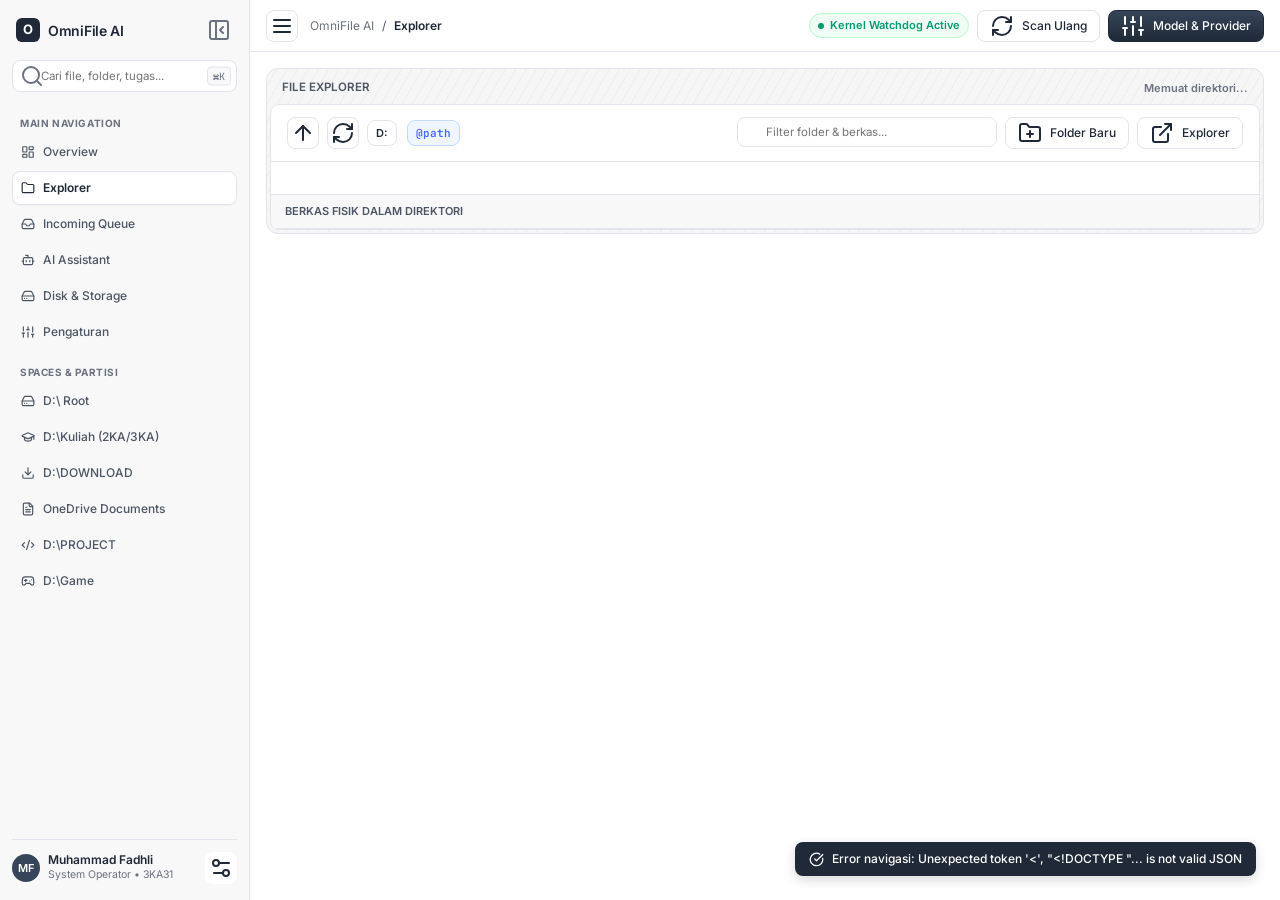
==== commit fc5fae38: "feat: redesign AI model registry catalog and inference parameters UI" ====
--- a/frontend/index.html
+++ b/frontend/index.html
@@ -764,31 +764,39 @@
                   </div>
 
                   
-                  <!-- Field 4: Full User Model Management Table -->
-                  <div class="settings-form-row" style="flex-direction: column; align-items: stretch; gap: 8px;">
-                    <div style="display: flex; justify-content: space-between; align-items: center; flex-wrap: wrap; gap: 8px;">
-                      <div>
-                        <h4 style="margin: 0; font-size: 12px; font-weight: 600;">Daftar Model AI Terdaftar (Bebas Hapus, Tambah & Ubah)</h4>
-                        <p style="margin: 2px 0 0; font-size: 11px; color: var(--color-muted);">User memiliki kontrol penuh: hapus model yang tidak digunakan, ubah label, atau tambahkan model baru.</p>
-                      </div>
-                      <div style="display: flex; gap: 6px;">
-                        <button type="button" class="btn-clean" onclick="openModelManagerModal(null, 'add')" style="height: 26px; font-size: 11px;">
-                          <i data-lucide="plus" style="width: 12px; height: 12px;"></i> Tambah Model
+                  <!-- Full-Width Section: Model Registry & Management -->
+                  <div class="settings-full-section">
+                    <div class="model-registry-header">
+                      <div class="model-registry-title-area">
+                        <div class="registry-title-row">
+                          <h4 class="registry-title">Katalog & Registry Model AI</h4>
+                          <span class="registry-count-pill" id="settingsModelCountBadge">5 Model</span>
+                          <span class="registry-active-pill" id="settingsActiveModelPill">1 Aktif</span>
+                        </div>
+                        <p class="registry-subtitle">User memiliki kontrol penuh: pilih model aktif, ubah label tampilan, hapus model tidak terpakai, atau tambahkan model kustom.</p>
+                      </div>
+                      <div class="registry-actions-toolbar">
+                        <div class="registry-search-wrap">
+                          <svg width="13" height="13" viewBox="0 0 24 24" fill="none" stroke="currentColor" stroke-width="2"><circle cx="11" cy="11" r="8"/><line x1="21" y1="21" x2="16.65" y2="16.65"/></svg>
+                          <input type="text" id="settingsModelSearchInput" class="registry-search-input" placeholder="Cari model atau provider..." oninput="renderModelsManagementTable(this.value)">
+                        </div>
+                        <button type="button" class="btn-clean primary-action" onclick="openModelManagerModal(null, 'add')">
+                          <i data-lucide="plus" style="width: 13px; height: 13px;"></i> Tambah Model
                         </button>
-                        <button type="button" class="btn-clean" onclick="resetModelsToDefaultsPrompt()" title="Kembalikan semua model ke daftar bawaan" style="height: 26px; font-size: 11px;">
-                          <i data-lucide="rotate-ccw" style="width: 12px; height: 12px;"></i> Reset ke Default
+                        <button type="button" class="btn-clean outline-action" onclick="resetModelsToDefaultsPrompt()" title="Kembalikan semua model ke daftar bawaan">
+                          <i data-lucide="rotate-ccw" style="width: 13px; height: 13px;"></i> Reset Default
                         </button>
                       </div>
                     </div>
-                    <div class="model-table-container" style="max-height: 280px; overflow-y: auto;">
-                      <table class="model-manager-table">
+
+                    <div class="model-table-container modern">
+                      <table class="model-manager-table modern">
                         <thead>
                           <tr>
-                            <th style="width: 130px;">Provider</th>
-                            <th>Nama Tampilan (Label)</th>
-                            <th style="width: 220px;">ID Model Teknis</th>
-                            <th style="width: 90px; text-align: center;">Status</th>
-                            <th style="width: 110px; text-align: right;">Aksi</th>
+                            <th style="width: 140px;">Provider</th>
+                            <th>Model & Identitas Teknis</th>
+                            <th style="width: 150px; text-align: center;">Status</th>
+                            <th style="width: 140px; text-align: right;">Aksi</th>
                           </tr>
                         </thead>
                         <tbody id="settingsModelsTableBody">
@@ -798,26 +806,51 @@
                     </div>
                   </div>
 
-                  <!-- Field 3: Hyperparameters -->
-                  <div class="settings-form-row">
-                    <div class="field-label-wrap">
-                      <h4>Parameter Generasi</h4>
-                      <p>Kreativitas dan batas panjang respon model saat menganalisis dokumen.</p>
-                    </div>
-                    <div class="field-control-wrap" style="display: grid; grid-template-columns: 1fr 1fr; gap: var(--space-4);">
-                      <div>
-                        <div style="display: flex; justify-content: space-between; font-size: 11px; margin-bottom: 4px;">
-                          <span>Temperature</span>
-                          <strong id="tempDisplay">0.2 (Presisi Tinggi)</strong>
-                        </div>
-                        <input type="range" id="paramTemp" min="0" max="1" step="0.1" value="0.2" style="width: 100%; cursor: pointer;" oninput="document.getElementById('tempDisplay').textContent = this.value + (this.value <= 0.3 ? ' (Presisi Tinggi)' : ' (Kreatif)')">
-                      </div>
-                      <div>
-                        <div style="display: flex; justify-content: space-between; font-size: 11px; margin-bottom: 4px;">
-                          <span>Max Tokens</span>
-                          <strong id="tokensDisplay">1500</strong>
-                        </div>
-                        <input type="range" id="paramTokens" min="500" max="4000" step="250" value="1500" style="width: 100%; cursor: pointer;" oninput="document.getElementById('tokensDisplay').textContent = this.value">
+                  <!-- Full-Width Section: Hyperparameters -->
+                  <div class="settings-full-section hyperparams-section">
+                    <div class="hyperparams-header">
+                      <div class="hyperparams-title-area">
+                        <h4 class="registry-title">Parameter Inferensi Model</h4>
+                        <p class="registry-subtitle">Sesuaikan tingkat keacakan (temperature) dan batas kuota panjang token respon saat mengekstrak dan menganalisis berkas.</p>
+                      </div>
+                    </div>
+                    <div class="hyperparams-cards-grid">
+                      <div class="hyperparam-card">
+                        <div class="hyperparam-card-header">
+                          <div class="param-title-group">
+                            <svg width="15" height="15" viewBox="0 0 24 24" fill="none" stroke="currentColor" stroke-width="2"><circle cx="12" cy="12" r="3"/><path d="M19.4 15a1.65 1.65 0 0 0 .33 1.82l.06.06a2 2 0 0 1 0 2.83 2 2 0 0 1-2.83 0l-.06-.06a1.65 1.65 0 0 0-1.82-.33 1.65 1.65 0 0 0-1 1.51V21a2 2 0 0 1-2 2 2 2 0 0 1-2-2v-.09A1.65 1.65 0 0 0 9 19.4a1.65 1.65 0 0 0-1.82.33l-.06.06a2 2 0 0 1-2.83 0 2 2 0 0 1 0-2.83l.06-.06a1.65 1.65 0 0 0 .33-1.82 1.65 1.65 0 0 0-1.51-1H3a2 2 0 0 1-2-2 2 2 0 0 1 2-2h.09A1.65 1.65 0 0 0 4.6 9a1.65 1.65 0 0 0-.33-1.82l-.06-.06a2 2 0 0 1 0-2.83 2 2 0 0 1 2.83 0l.06.06a1.65 1.65 0 0 0 1.82.33H9a1.65 1.65 0 0 0 1-1.51V3a2 2 0 0 1 2-2 2 2 0 0 1 2 2v.09a1.65 1.65 0 0 0 1 1.51 1.65 1.65 0 0 0 1.82-.33l.06-.06a2 2 0 0 1 2.83 0 2 2 0 0 1 0 2.83l-.06.06a1.65 1.65 0 0 0-.33 1.82V9a1.65 1.65 0 0 0 1.51 1H21a2 2 0 0 1 2 2 2 2 0 0 1-2 2h-.09a1.65 1.65 0 0 0-1.51 1z"/></svg>
+                            <span class="param-name">Temperature (Kreativitas)</span>
+                          </div>
+                          <span class="param-value-chip" id="tempDisplay">0.2 ? Presisi Tinggi</span>
+                        </div>
+                        <p class="param-desc">Nilai rendah (0.0 - 0.3) memastikan ekstraksi informasi dan nama berkas akurat tanpa spekulasi.</p>
+                        <div class="param-slider-wrapper">
+                          <input type="range" id="paramTemp" class="modern-range-slider" min="0" max="1" step="0.1" value="0.2" oninput="updateTempDisplay(this.value)">
+                          <div class="slider-ticks">
+                            <span>0.0 (Ketat)</span>
+                            <span>0.5 (Seimbang)</span>
+                            <span>1.0 (Kreatif)</span>
+                          </div>
+                        </div>
+                      </div>
+
+                      <div class="hyperparam-card">
+                        <div class="hyperparam-card-header">
+                          <div class="param-title-group">
+                            <svg width="15" height="15" viewBox="0 0 24 24" fill="none" stroke="currentColor" stroke-width="2"><polyline points="4 7 4 4 20 4 20 7"/><line x1="9" y1="20" x2="15" y2="20"/><line x1="12" y1="4" x2="12" y2="20"/></svg>
+                            <span class="param-name">Maksimum Token Output</span>
+                          </div>
+                          <span class="param-value-chip" id="tokensDisplay">1,500 Token</span>
+                        </div>
+                        <p class="param-desc">Batas kuota panjang respons analisis untuk setiap giliran jawaban agen (1 token ? 4 karakter).</p>
+                        <div class="param-slider-wrapper">
+                          <input type="range" id="paramTokens" class="modern-range-slider" min="500" max="4000" step="250" value="1500" oninput="updateTokensDisplay(this.value)">
+                          <div class="slider-ticks">
+                            <span>500 (Ringkas)</span>
+                            <span>2,000 (Standar)</span>
+                            <span>4,000 (Maksimal)</span>
+                          </div>
+                        </div>
                       </div>
                     </div>
                   </div>
@@ -1018,14 +1051,13 @@
 
         <!-- High-Density Models Table in Modal -->
         <div class="model-table-container" style="max-height: 320px; overflow-y: auto;">
-          <table class="model-manager-table" id="modalModelsTable">
+          <table class="model-manager-table modern" id="modalModelsTable">
             <thead>
               <tr>
                 <th style="width: 140px;">Provider</th>
-                <th>Nama Tampilan</th>
-                <th style="width: 220px;">ID Model Teknis</th>
-                <th style="width: 80px; text-align: center;">Status</th>
-                <th style="width: 120px; text-align: right;">Aksi</th>
+                <th>Model & Identitas Teknis</th>
+                <th style="width: 150px; text-align: center;">Status</th>
+                <th style="width: 140px; text-align: right;">Aksi</th>
               </tr>
             </thead>
             <tbody id="modalModelsTableBody">
--- a/frontend/styles.css
+++ b/frontend/styles.css
@@ -1614,88 +1614,238 @@
   border: 1px solid #a7f3d0;
 }
 
-/* Agent accordion — collapsed by default */
-.agent-accordion {
-  margin-bottom: 10px;
-  border: 1px solid var(--color-border);
-  border-radius: var(--radius-inner);
-  background: #fafafa;
+/* Modern Anti-Slop Agent Accordion & Activity Timeline */
+.agent-modern-accordion {
+  margin-bottom: 12px;
+  border: 1px solid #e2e8f0;
+  border-radius: 8px;
+  background: #ffffff;
+  box-shadow: 0 1px 3px rgba(0, 0, 0, 0.03);
   overflow: hidden;
-}
-
-.agent-accordion summary {
-  display: flex;
-  align-items: center;
-  gap: 6px;
-  padding: 7px 10px;
-  font-size: 11px;
-  font-weight: 600;
-  color: var(--color-secondary);
+  transition: border-color 0.15s ease;
+}
+
+.agent-modern-accordion:hover {
+  border-color: #cbd5e1;
+}
+
+.agent-accordion-header {
+  display: flex;
+  align-items: center;
+  justify-content: space-between;
+  padding: 8px 12px;
+  font-size: 12px;
+  font-weight: 600;
+  color: #334155;
   cursor: pointer;
   list-style: none;
   user-select: none;
-  background: #f5f5f5;
-  border-bottom: 1px solid var(--color-border);
-}
-
-.agent-accordion summary::-webkit-details-marker { display: none; }
-
-.agent-accordion[open] summary {
-  background: #f0f0f0;
+  background: #f8fafc;
+  border-bottom: 1px solid transparent;
+  transition: all 0.15s ease;
+}
+
+.agent-accordion-header::-webkit-details-marker { display: none; }
+
+.agent-modern-accordion[open] .agent-accordion-header {
+  background: #f1f5f9;
+  border-bottom-color: #e2e8f0;
+}
+
+.accordion-header-left {
+  display: flex;
+  align-items: center;
+  gap: 8px;
+  color: #0f172a;
+}
+
+.accordion-header-left svg {
+  color: #2563eb;
 }
 
 .agent-accordion-chevron {
-  margin-left: auto;
-  transition: transform 0.15s ease;
-}
-
-.agent-accordion[open] .agent-accordion-chevron {
+  color: #64748b;
+  transition: transform 0.2s cubic-bezier(0.4, 0, 0.2, 1);
+}
+
+.agent-modern-accordion[open] .agent-accordion-chevron {
   transform: rotate(180deg);
 }
 
 .agent-accordion-body {
+  padding: 10px 12px;
+  display: flex;
+  flex-direction: column;
+  gap: 8px;
+  max-height: 380px;
+  overflow-y: auto;
+  background: #ffffff;
+}
+
+/* Individual Step Card */
+.agent-step-card {
+  border: 1px solid #f1f5f9;
+  background: #fafafa;
+  border-radius: 6px;
   padding: 8px 10px;
   display: flex;
   flex-direction: column;
   gap: 6px;
-  max-height: 320px;
-  overflow-y: auto;
-}
-
-.agent-step {
-  border-left: 2px solid var(--color-border);
-  padding-left: 10px;
-}
-
-.agent-step-thought {
-  font-size: 11.5px;
-  font-weight: 600;
-  color: var(--color-text);
-  line-height: 1.4;
-}
-
-.agent-step-tool {
-  display: inline-block;
-  font-family: var(--font-mono);
+  transition: background 0.15s ease;
+}
+
+.agent-step-card:hover {
+  background: #f8fafc;
+}
+
+.step-card-header {
+  display: flex;
+  align-items: center;
+  gap: 8px;
+  flex-wrap: wrap;
+}
+
+.step-number-chip {
+  width: 18px;
+  height: 18px;
+  border-radius: 50%;
+  background: #e2e8f0;
+  color: #475569;
   font-size: 10px;
-  background: #e8e8e8;
-  padding: 1px 6px;
-  border-radius: 3px;
-  margin-top: 3px;
-}
-
-.agent-step-output {
-  background: #ffffff;
-  border: 1px solid var(--color-border);
-  padding: 4px 6px;
+  font-weight: 700;
+  display: inline-flex;
+  align-items: center;
+  justify-content: center;
+  flex-shrink: 0;
+}
+
+.step-tool-pill {
+  display: inline-flex;
+  align-items: center;
+  gap: 4px;
+  padding: 2px 7px;
   border-radius: 4px;
   font-size: 10.5px;
-  margin-top: 4px;
-  max-height: 90px;
+  font-weight: 600;
+  font-family: var(--font-mono);
+  flex-shrink: 0;
+}
+
+.step-tool-pill.ps { background: #eff6ff; color: #1d4ed8; border: 1px solid #bfdbfe; }
+.step-tool-pill.dir { background: #ecfdf5; color: #047857; border: 1px solid #a7f3d0; }
+.step-tool-pill.search { background: #fffbeb; color: #b45309; border: 1px solid #fde68a; }
+.step-tool-pill.doc { background: #faf5ff; color: #7e22ce; border: 1px solid #e9d5ff; }
+.step-tool-pill.move { background: #f0fdf4; color: #15803d; border: 1px solid #bbf7d0; }
+.step-tool-pill.del { background: #fef2f2; color: #b91c1c; border: 1px solid #fecaca; }
+.step-tool-pill.folder { background: #f0fdfa; color: #0f766e; border: 1px solid #99f6e4; }
+.step-tool-pill.course { background: #f5f3ff; color: #6d28d9; border: 1px solid #ddd6fe; }
+.step-tool-pill.default { background: #f1f5f9; color: #475569; border: 1px solid #e2e8f0; }
+
+.step-thought-text {
+  font-size: 11.5px;
+  font-weight: 500;
+  color: #334155;
+  line-height: 1.4;
+  flex: 1;
+  min-width: 0;
+}
+
+/* Collapsible Terminal Execution Drawer */
+.step-terminal-drawer {
+  margin-top: 2px;
+}
+
+.step-terminal-toggle {
+  display: inline-flex;
+  align-items: center;
+  gap: 5px;
+  font-size: 10px;
+  font-weight: 600;
+  color: #64748b;
+  cursor: pointer;
+  padding: 2px 6px;
+  border-radius: 4px;
+  background: #f1f5f9;
+  border: 1px solid #e2e8f0;
+  list-style: none;
+  user-select: none;
+  transition: all 0.15s ease;
+}
+
+.step-terminal-toggle::-webkit-details-marker { display: none; }
+.step-terminal-toggle:hover {
+  background: #e2e8f0;
+  color: #1e293b;
+}
+
+.step-terminal-drawer[open] .step-terminal-toggle svg {
+  transform: rotate(90deg);
+}
+
+/* Gorgeous Dark Terminal Block */
+.agent-terminal-box {
+  margin-top: 6px;
+  background: #0f172a;
+  border: 1px solid #1e293b;
+  border-radius: 6px;
+  overflow: hidden;
+  box-shadow: 0 4px 6px -1px rgba(0, 0, 0, 0.1);
+}
+
+.terminal-box-bar {
+  display: flex;
+  align-items: center;
+  gap: 5px;
+  padding: 5px 8px;
+  background: #1e293b;
+  border-bottom: 1px solid #334155;
+}
+
+.term-dot {
+  width: 7px;
+  height: 7px;
+  border-radius: 50%;
+  display: inline-block;
+}
+.term-dot.red { background: #ef4444; }
+.term-dot.yellow { background: #f59e0b; }
+.term-dot.green { background: #10b981; }
+
+.term-title {
+  margin-left: 6px;
+  font-size: 9.5px;
+  font-family: var(--font-mono);
+  color: #94a3b8;
+  font-weight: 500;
+}
+
+.terminal-content {
+  padding: 8px 10px;
+  font-family: var(--font-mono);
+  font-size: 10.5px;
+  line-height: 1.45;
+  color: #e2e8f0;
+  max-height: 140px;
   overflow-y: auto;
-  font-family: var(--font-mono);
   white-space: pre-wrap;
-  word-break: break-word;
+  word-break: break-all;
+}
+
+.term-cmd {
+  color: #38bdf8;
+  margin-bottom: 4px;
+  border-bottom: 1px dashed rgba(255, 255, 255, 0.1);
+  padding-bottom: 4px;
+}
+
+.term-prompt {
+  color: #a855f7;
+  font-weight: 700;
+  margin-right: 4px;
+}
+
+.term-out {
+  color: #cbd5e1;
 }
 
 /* Chat separator between bubbles */
@@ -1981,14 +2131,47 @@
 .file-ext-badge.txt { background: #f1f5f9; color: #475569; border: 1px solid #e2e8f0; }
 .file-ext-badge.other { background: #f1f2f4; color: #4b5563; border: 1px solid #e5e7eb; }
 
+.tree-file-item {
+  display: flex;
+  align-items: center;
+  gap: 6px;
+  padding: 4px 8px;
+  border-radius: 4px;
+  font-size: 11.5px;
+  transition: background 0.12s ease;
+}
+
+.tree-file-item:hover {
+  background: #f8fafc;
+}
+
 .tree-file-item .file-name {
   flex: 1;
+  min-width: 0;
   overflow: hidden;
   text-overflow: ellipsis;
   white-space: nowrap;
+  font-family: var(--font-sans);
+  font-size: 12px;
+  font-weight: 500;
+  color: var(--color-primary);
+  user-select: text;
+}
+
+.tree-file-item .file-size {
+  font-size: 10.5px;
+  color: var(--color-muted);
   font-family: var(--font-mono);
-  font-size: 11px;
-  color: var(--color-text);
+  margin-left: 6px;
+  flex-shrink: 0;
+}
+
+.tree-file-item .file-actions {
+  display: flex;
+  align-items: center;
+  gap: 4px;
+  margin-left: auto;
+  flex-shrink: 0;
 }
 
 .tree-file-item .file-size {
@@ -2286,6 +2469,384 @@
   background: #fef2f2;
   border-color: #f87171;
   color: #b91c1c;
+}
+
+/* ============================================================ */
+/* MODERN MODEL REGISTRY & HYPERPARAMS (ANTI-SLOP REDESIGN)      */
+/* ============================================================ */
+.settings-full-section {
+  padding: 18px 20px;
+  border-bottom: 1px solid var(--color-divider);
+  background: var(--color-surface);
+}
+
+.settings-full-section:last-child {
+  border-bottom: none;
+}
+
+.model-registry-header {
+  display: flex;
+  justify-content: space-between;
+  align-items: flex-start;
+  gap: 16px;
+  flex-wrap: wrap;
+  margin-bottom: 14px;
+}
+
+.model-registry-title-area {
+  flex: 1;
+  min-width: 260px;
+}
+
+.registry-title-row {
+  display: flex;
+  align-items: center;
+  gap: 8px;
+  flex-wrap: wrap;
+}
+
+.registry-title {
+  margin: 0;
+  font-size: 13.5px;
+  font-weight: 700;
+  color: var(--color-primary);
+  letter-spacing: -0.01em;
+}
+
+.registry-count-pill {
+  font-size: 10.5px;
+  font-weight: 600;
+  padding: 2px 8px;
+  border-radius: 12px;
+  background: #f1f5f9;
+  color: #475569;
+  border: 1px solid #e2e8f0;
+}
+
+.registry-active-pill {
+  font-size: 10.5px;
+  font-weight: 600;
+  padding: 2px 9px;
+  border-radius: 12px;
+  background: #ecfdf5;
+  color: #047857;
+  border: 1px solid #a7f3d0;
+}
+
+.registry-subtitle {
+  margin: 4px 0 0;
+  font-size: 11.5px;
+  color: var(--color-muted);
+  line-height: 1.45;
+}
+
+.registry-actions-toolbar {
+  display: flex;
+  align-items: center;
+  gap: 8px;
+  flex-wrap: wrap;
+}
+
+.registry-search-wrap {
+  display: flex;
+  align-items: center;
+  gap: 6px;
+  background: #f8fafc;
+  border: 1px solid #e2e8f0;
+  border-radius: 6px;
+  padding: 0 8px;
+  height: 28px;
+  transition: all 0.15s ease;
+}
+
+.registry-search-wrap:focus-within {
+  border-color: #3b82f6;
+  background: #ffffff;
+  box-shadow: 0 0 0 2px rgba(59, 130, 246, 0.1);
+}
+
+.registry-search-wrap svg {
+  color: #94a3b8;
+  flex-shrink: 0;
+}
+
+.registry-search-input {
+  border: none;
+  outline: none;
+  background: transparent;
+  font-size: 11px;
+  color: var(--color-primary);
+  width: 160px;
+}
+
+.primary-action {
+  background: #2563eb !important;
+  color: #ffffff !important;
+  border-color: #1d4ed8 !important;
+  font-weight: 600;
+  height: 28px;
+  padding: 0 10px;
+  font-size: 11px;
+  border-radius: 5px;
+  display: inline-flex;
+  align-items: center;
+  gap: 5px;
+  transition: all 0.15s ease;
+  cursor: pointer;
+}
+
+.primary-action:hover {
+  background: #1d4ed8 !important;
+}
+
+.outline-action {
+  height: 28px;
+  padding: 0 10px;
+  font-size: 11px;
+  border-radius: 5px;
+  display: inline-flex;
+  align-items: center;
+  gap: 5px;
+  cursor: pointer;
+}
+
+/* Modern Model Table */
+.model-table-container.modern {
+  border: 1px solid #e2e8f0;
+  border-radius: 8px;
+  background: #ffffff;
+  box-shadow: 0 1px 3px rgba(0, 0, 0, 0.03);
+  overflow-x: auto;
+  max-height: 420px;
+}
+
+.model-manager-table.modern {
+  width: 100%;
+  border-collapse: collapse;
+  font-size: 12px;
+}
+
+.model-manager-table.modern th {
+  background: #f8fafc;
+  color: #64748b;
+  font-size: 10.5px;
+  font-weight: 600;
+  letter-spacing: 0.04em;
+  padding: 8px 12px;
+  border-bottom: 1px solid #e2e8f0;
+  text-transform: uppercase;
+}
+
+.model-manager-table.modern td {
+  padding: 10px 12px;
+  border-bottom: 1px solid #f1f5f9;
+  vertical-align: middle;
+}
+
+.model-row {
+  transition: background 0.15s ease;
+}
+
+.model-row:hover {
+  background: #f8fafc;
+}
+
+.row-active-model {
+  background: #f0fdf4 !important;
+}
+
+.model-name-primary {
+  display: flex;
+  align-items: center;
+  gap: 8px;
+  margin-bottom: 3px;
+}
+
+.model-label-text {
+  font-size: 12.5px;
+  font-weight: 600;
+  color: #0f172a;
+}
+
+.model-rec-chip {
+  font-size: 9.5px;
+  font-weight: 600;
+  padding: 1px 6px;
+  border-radius: 10px;
+  background: #dcfce7;
+  color: #15803d;
+  border: 1px solid #bbf7d0;
+}
+
+.model-meta-secondary {
+  display: flex;
+  align-items: center;
+  gap: 6px;
+}
+
+.model-technical-id {
+  font-family: var(--font-mono);
+  font-size: 11px;
+  color: #64748b;
+  background: #f1f5f9;
+  padding: 1px 5px;
+  border-radius: 3px;
+}
+
+.btn-copy-tech-id {
+  background: transparent;
+  border: none;
+  cursor: pointer;
+  padding: 2px;
+  display: inline-flex;
+  align-items: center;
+  color: #94a3b8;
+  border-radius: 3px;
+  transition: all 0.12s ease;
+}
+
+.btn-copy-tech-id:hover {
+  color: #2563eb;
+  background: #e0f2fe;
+}
+
+.model-status-active-pill {
+  display: inline-flex;
+  align-items: center;
+  gap: 6px;
+  font-size: 11px;
+  font-weight: 600;
+  color: #15803d;
+  background: #dcfce7;
+  padding: 3px 9px;
+  border-radius: 12px;
+  border: 1px solid #bbf7d0;
+}
+
+.active-pulse-dot {
+  width: 6px;
+  height: 6px;
+  border-radius: 50%;
+  background-color: #16a34a;
+  animation: pulseActiveDot 1.4s infinite ease-in-out;
+}
+
+@keyframes pulseActiveDot {
+  0% { transform: scale(0.9); opacity: 0.6; }
+  50% { transform: scale(1.2); opacity: 1; }
+  100% { transform: scale(0.9); opacity: 0.6; }
+}
+
+.btn-select-model {
+  background: #ffffff;
+  border: 1px solid #cbd5e1;
+  color: #334155;
+  font-size: 11px;
+  font-weight: 500;
+  padding: 3px 10px;
+  border-radius: 4px;
+  cursor: pointer;
+  transition: all 0.15s ease;
+}
+
+.btn-select-model:hover {
+  background: #f1f5f9;
+  border-color: #94a3b8;
+  color: #0f172a;
+}
+
+.model-row-actions {
+  display: inline-flex;
+  gap: 6px;
+  justify-content: flex-end;
+}
+
+/* Hyperparameters Cards Grid */
+.hyperparams-section {
+  padding-top: var(--space-4);
+}
+
+.hyperparams-header {
+  margin-bottom: 12px;
+}
+
+.hyperparams-cards-grid {
+  display: grid;
+  grid-template-columns: repeat(auto-fit, minmax(280px, 1fr));
+  gap: 16px;
+}
+
+.hyperparam-card {
+  border: 1px solid #e2e8f0;
+  background: #ffffff;
+  border-radius: 8px;
+  padding: 12px 14px;
+  box-shadow: 0 1px 3px rgba(0, 0, 0, 0.03);
+  display: flex;
+  flex-direction: column;
+  gap: 8px;
+}
+
+.hyperparam-card-header {
+  display: flex;
+  justify-content: space-between;
+  align-items: center;
+  gap: 8px;
+}
+
+.param-title-group {
+  display: flex;
+  align-items: center;
+  gap: 6px;
+  color: #1e293b;
+}
+
+.param-title-group svg {
+  color: #2563eb;
+}
+
+.param-name {
+  font-size: 12px;
+  font-weight: 600;
+  color: #0f172a;
+}
+
+.param-value-chip {
+  font-size: 11px;
+  font-weight: 600;
+  padding: 2px 8px;
+  border-radius: 10px;
+  background: #eff6ff;
+  color: #1d4ed8;
+  border: 1px solid #bfdbfe;
+  font-family: var(--font-mono);
+}
+
+.param-desc {
+  font-size: 11px;
+  color: #64748b;
+  margin: 0;
+  line-height: 1.4;
+}
+
+.param-slider-wrapper {
+  margin-top: 4px;
+}
+
+.modern-range-slider {
+  width: 100%;
+  accent-color: #2563eb;
+  cursor: pointer;
+  height: 5px;
+}
+
+.slider-ticks {
+  display: flex;
+  justify-content: space-between;
+  font-size: 9.5px;
+  color: #94a3b8;
+  margin-top: 3px;
+  font-family: var(--font-mono);
 }
 
 
@@ -2408,3 +2969,216 @@
   cursor: default;
   pointer-events: none;
 }
+
+/* ========================================================
+   ENHANCED FILE TREE & CONTEXTUAL ACTION MENU
+   ======================================================== */
+.tree-item-actions {
+  display: flex;
+  align-items: center;
+  gap: 4px;
+  margin-left: auto;
+}
+
+.btn-tree-menu {
+  display: inline-flex;
+  align-items: center;
+  justify-content: center;
+  width: 20px;
+  height: 20px;
+  border-radius: 3px;
+  border: 1px solid var(--color-border);
+  background: #ffffff;
+  color: var(--color-secondary);
+  cursor: pointer;
+  padding: 0;
+  transition: all 0.12s ease;
+}
+
+.btn-tree-menu:hover {
+  background: #f1f5f9;
+  color: var(--color-primary);
+  border-color: #cbd5e1;
+}
+
+/* Floating Contextual Dropdown Menu */
+.tree-dropdown-menu {
+  position: fixed;
+  z-index: 10000;
+  background: #ffffff;
+  border: 1px solid var(--color-border);
+  border-radius: 6px;
+  box-shadow: 0 10px 25px -5px rgba(0, 0, 0, 0.15), 0 8px 10px -6px rgba(0, 0, 0, 0.1);
+  padding: 4px;
+  min-width: 180px;
+  display: flex;
+  flex-direction: column;
+  gap: 2px;
+  animation: menuFadeIn 0.12s ease-out;
+}
+
+@keyframes menuFadeIn {
+  from { opacity: 0; transform: translateY(-4px); }
+  to { opacity: 1; transform: translateY(0); }
+}
+
+.tree-menu-item {
+  display: flex;
+  align-items: center;
+  gap: 8px;
+  padding: 6px 10px;
+  font-size: 11.5px;
+  font-weight: 500;
+  color: var(--color-primary);
+  border: none;
+  background: transparent;
+  border-radius: 4px;
+  cursor: pointer;
+  text-align: left;
+  width: 100%;
+  transition: background 0.1s ease;
+}
+
+.tree-menu-item:hover {
+  background: #f1f5f9;
+}
+
+.tree-menu-item.danger {
+  color: #b91c1c;
+}
+
+.tree-menu-item.danger:hover {
+  background: #fef2f2;
+}
+
+.tree-menu-item svg {
+  flex-shrink: 0;
+}
+
+/* ========================================================
+   AGENT LIVE STATUS BANNERS & REALTIME EVENTS
+   ======================================================== */
+.agent-status-banner {
+  display: flex;
+  align-items: center;
+  gap: 10px;
+  padding: 8px 12px;
+  border-radius: 6px;
+  font-size: 11.5px;
+  margin-bottom: 8px;
+  animation: bannerFade 0.2s ease;
+}
+
+@keyframes bannerFade {
+  from { opacity: 0; transform: translateY(-3px); }
+  to { opacity: 1; transform: translateY(0); }
+}
+
+.agent-status-banner.rate-limit {
+  background: #fffbeb;
+  border: 1px solid #fde68a;
+  color: #92400e;
+}
+
+.agent-status-banner.switching {
+  background: #eff6ff;
+  border: 1px solid #bfdbfe;
+  color: #1e40af;
+}
+
+.agent-status-banner.retrying {
+  background: #fefce8;
+  border: 1px solid #fef08a;
+  color: #854d0e;
+}
+
+.agent-status-banner.recovered {
+  background: #f0fdf4;
+  border: 1px solid #bbf7d0;
+  color: #166534;
+}
+
+.agent-countdown-chip {
+  background: rgba(0, 0, 0, 0.08);
+  padding: 2px 7px;
+  border-radius: 10px;
+  font-weight: 700;
+  font-family: var(--font-mono);
+  font-size: 11px;
+}
+
+.live-steps-container {
+  margin-top: 6px;
+  margin-bottom: 6px;
+  display: flex;
+  flex-direction: column;
+  gap: 5px;
+}
+
+.live-step-chip {
+  position: relative;
+  display: flex;
+  align-items: center;
+  gap: 8px;
+  padding: 6px 12px;
+  background: #ffffff;
+  border: 1px solid #e2e8f0;
+  border-radius: 6px;
+  font-size: 11.5px;
+  color: #1e293b;
+  overflow: hidden;
+  box-shadow: 0 1px 2px rgba(0, 0, 0, 0.04);
+  transition: all 0.2s cubic-bezier(0.4, 0, 0.2, 1);
+}
+
+.live-step-chip.running {
+  border-color: #3b82f6;
+  background: linear-gradient(90deg, #eff6ff 0%, #ffffff 100%);
+  color: #1d4ed8;
+}
+
+.live-chip-status-dot {
+  width: 7px;
+  height: 7px;
+  border-radius: 50%;
+  background-color: #3b82f6;
+  flex-shrink: 0;
+  animation: pulseDotLive 1.2s infinite ease-in-out;
+}
+
+@keyframes pulseDotLive {
+  0% { transform: scale(0.9); opacity: 0.6; box-shadow: 0 0 0 0 rgba(59, 130, 246, 0.5); }
+  50% { transform: scale(1.15); opacity: 1; box-shadow: 0 0 0 5px rgba(59, 130, 246, 0); }
+  100% { transform: scale(0.9); opacity: 0.6; box-shadow: 0 0 0 0 rgba(59, 130, 246, 0); }
+}
+
+.live-step-chip.done {
+  border-color: #10b981;
+  background: #f0fdf4;
+  color: #065f46;
+}
+
+.live-chip-tool-badge {
+  font-family: var(--font-mono);
+  font-size: 10px;
+  background: rgba(0, 0, 0, 0.06);
+  padding: 1px 6px;
+  border-radius: 4px;
+  font-weight: 600;
+  text-transform: lowercase;
+  color: #3b82f6;
+}
+
+.live-chip-tool-badge.done {
+  background: rgba(16, 185, 129, 0.12);
+  color: #047857;
+}
+
+.live-chip-text {
+  flex: 1;
+  min-width: 0;
+  white-space: nowrap;
+  overflow: hidden;
+  text-overflow: ellipsis;
+  font-size: 11.5px;
+}
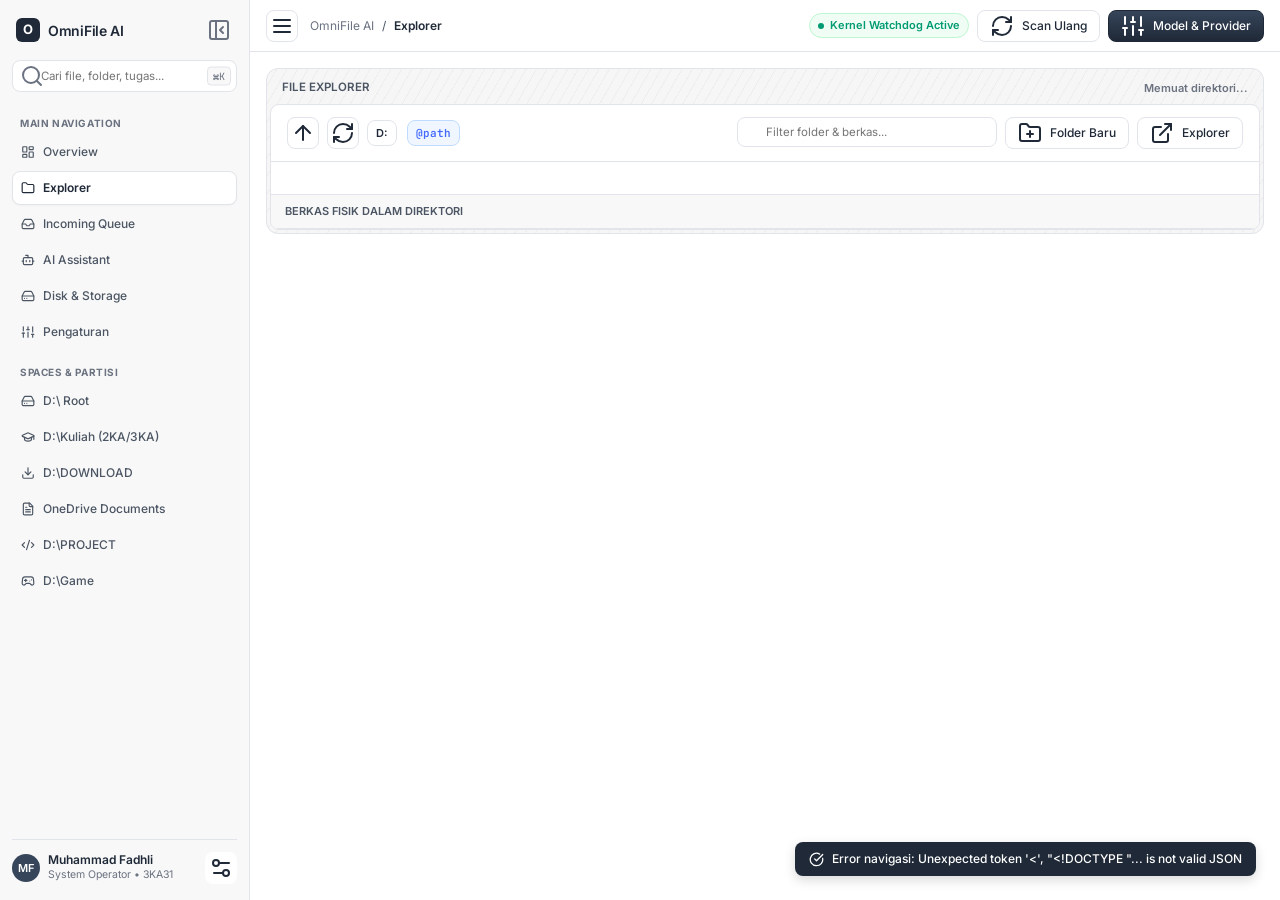
==== commit a7477fb5: "fix: enable smooth vertical scrolling and sticky headers on model table" ====
--- a/frontend/index.html
+++ b/frontend/index.html
@@ -789,7 +789,7 @@
                       </div>
                     </div>
 
-                    <div class="model-table-container modern">
+                    <div class="model-table-container modern" style="max-height: 380px; overflow-y: auto; overflow-x: auto;">
                       <table class="model-manager-table modern">
                         <thead>
                           <tr>
--- a/frontend/styles.css
+++ b/frontend/styles.css
@@ -2610,14 +2610,36 @@
   cursor: pointer;
 }
 
-/* Modern Model Table */
+/* Modern Model Table with Smooth Vertical Scrolling */
 .model-table-container.modern {
   border: 1px solid #e2e8f0;
   border-radius: 8px;
   background: #ffffff;
   box-shadow: 0 1px 3px rgba(0, 0, 0, 0.03);
+  max-height: 380px;
+  overflow-y: auto !important;
   overflow-x: auto;
-  max-height: 420px;
+  position: relative;
+  scrollbar-gutter: stable;
+}
+
+.model-table-container.modern::-webkit-scrollbar {
+  width: 7px;
+  height: 7px;
+}
+
+.model-table-container.modern::-webkit-scrollbar-track {
+  background: #f8fafc;
+  border-radius: 4px;
+}
+
+.model-table-container.modern::-webkit-scrollbar-thumb {
+  background: #cbd5e1;
+  border-radius: 4px;
+}
+
+.model-table-container.modern::-webkit-scrollbar-thumb:hover {
+  background: #94a3b8;
 }
 
 .model-manager-table.modern {
@@ -2627,6 +2649,9 @@
 }
 
 .model-manager-table.modern th {
+  position: sticky;
+  top: 0;
+  z-index: 5;
   background: #f8fafc;
   color: #64748b;
   font-size: 10.5px;
@@ -2635,6 +2660,7 @@
   padding: 8px 12px;
   border-bottom: 1px solid #e2e8f0;
   text-transform: uppercase;
+  box-shadow: 0 1px 2px rgba(0, 0, 0, 0.03);
 }
 
 .model-manager-table.modern td {
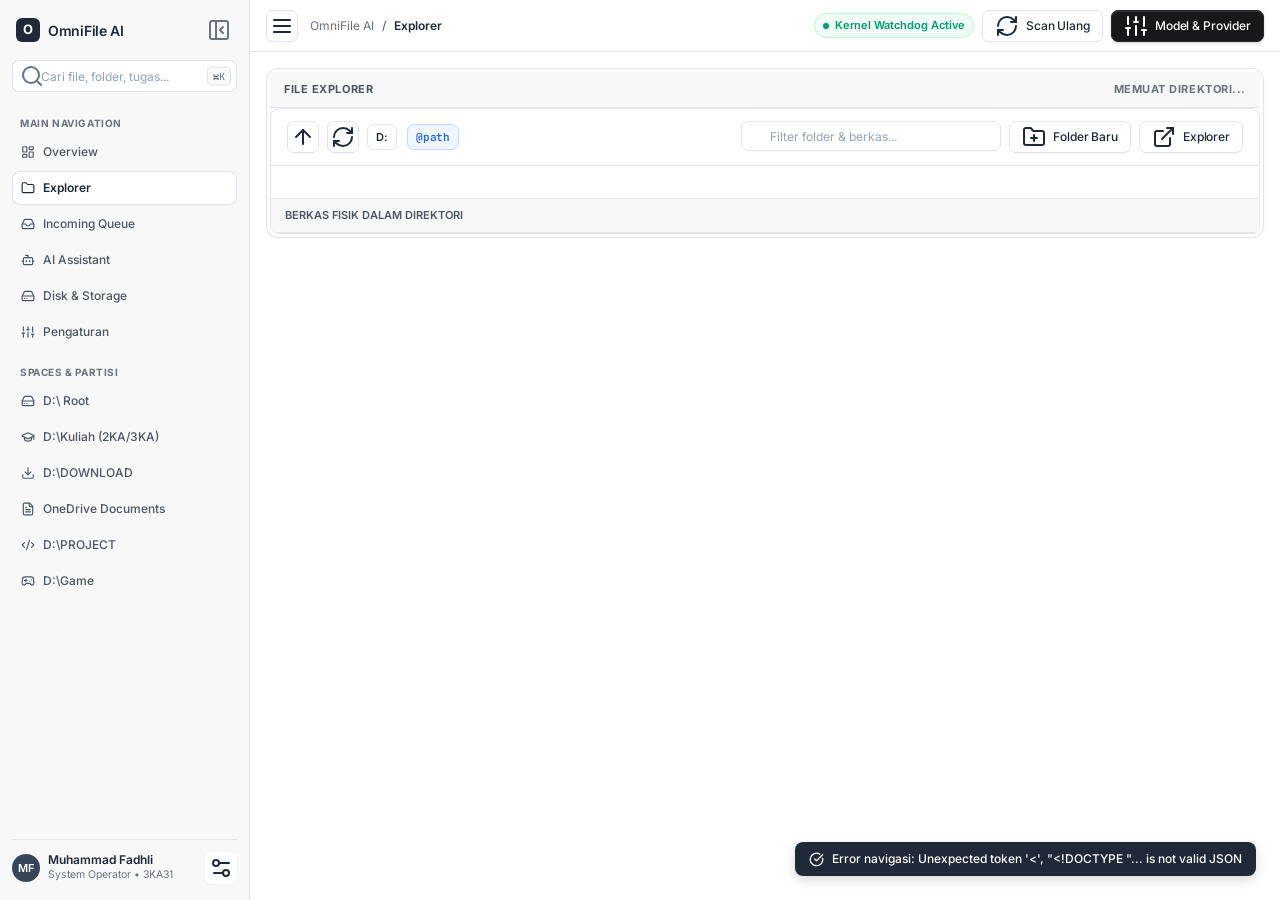
==== commit 2222f6cc: "fix(deletion): resolve Remove-Item execution bug and restyle all UI components" ====
--- a/frontend/index.html
+++ b/frontend/index.html
@@ -806,6 +806,83 @@
                     </div>
                   </div>
 
+                  <!-- Full-Width Section: System Preferences & Toggles (Modern Switch & Radio) -->
+                  <div class="settings-full-section preferences-section">
+                    <div class="hyperparams-header">
+                      <div class="hyperparams-title-area">
+                        <h4 class="registry-title">Preferensi & Kontrol Sistem (Modern Controls)</h4>
+                        <p class="registry-subtitle">Sakelar toggle interaktif dan tombol radio untuk mengonfigurasi perilaku sistem dan antarmuka.</p>
+                      </div>
+                    </div>
+                    <div class="preferences-grid">
+                      <!-- Toggle 1: Kernel Watchdog -->
+                      <div class="preference-toggle-item">
+                        <div class="pref-toggle-info">
+                          <span class="pref-title">Kernel Watchdog Otomatis</span>
+                          <span class="pref-desc">Memantau folder unduhan dan mendeteksi berkas baru secara realtime.</span>
+                        </div>
+                        <label class="modern-toggle-switch">
+                          <input type="checkbox" id="toggleWatchdog" class="modern-toggle-input" checked onchange="handlePreferenceToggle('watchdog', this.checked)">
+                          <span class="modern-toggle-slider"></span>
+                        </label>
+                      </div>
+
+                      <!-- Toggle 2: AI Decide Safe-Delete -->
+                      <div class="preference-toggle-item">
+                        <div class="pref-toggle-info">
+                          <span class="pref-title">Proteksi Penghapusan AI Decide</span>
+                          <span class="pref-desc">Mewajibkan verifikasi dan konfirmasi sebelum menghapus berkas fisik ke Recycle Bin.</span>
+                        </div>
+                        <label class="modern-toggle-switch">
+                          <input type="checkbox" id="toggleSafeDelete" class="modern-toggle-input" checked onchange="handlePreferenceToggle('safeDelete', this.checked)">
+                          <span class="modern-toggle-slider"></span>
+                        </label>
+                      </div>
+
+                      <!-- Toggle 3: Realtime Agent Typing -->
+                      <div class="preference-toggle-item">
+                        <div class="pref-toggle-info">
+                          <span class="pref-title">Animasi Mengetik & Step Agent</span>
+                          <span class="pref-desc">Menampilkan proses penalaran bertahap dan animasi teks realtime pada riwayat chat.</span>
+                        </div>
+                        <label class="modern-toggle-switch">
+                          <input type="checkbox" id="toggleTypingAnim" class="modern-toggle-input" checked onchange="handlePreferenceToggle('typingAnim', this.checked)">
+                          <span class="modern-toggle-slider"></span>
+                        </label>
+                      </div>
+
+                      <!-- Toggle 4: Auto-scroll Chat -->
+                      <div class="preference-toggle-item">
+                        <div class="pref-toggle-info">
+                          <span class="pref-title">Auto-Scroll Riwayat Percakapan</span>
+                          <span class="pref-desc">Otomatis menggulir ke pesan terbaru setiap kali agen selesai menjawab.</span>
+                        </div>
+                        <label class="modern-toggle-switch">
+                          <input type="checkbox" id="toggleAutoScroll" class="modern-toggle-input" checked onchange="handlePreferenceToggle('autoScroll', this.checked)">
+                          <span class="modern-toggle-slider"></span>
+                        </label>
+                      </div>
+
+                      <!-- Radio Group: File Explorer View Mode -->
+                      <div class="preference-toggle-item full-width-radio">
+                        <div class="pref-toggle-info">
+                          <span class="pref-title">Mode Tampilan File Explorer</span>
+                          <span class="pref-desc">Pilih gaya tata letak default ketika menavigasi folder dan berkas.</span>
+                        </div>
+                        <div class="modern-radio-group">
+                          <label class="modern-radio-item">
+                            <input type="radio" name="viewModeRadio" class="modern-radio-input" value="smart" checked onchange="handleViewModeChange(this.value)">
+                            <span>Hub Cerdas & Daftar Rinci</span>
+                          </label>
+                          <label class="modern-radio-item">
+                            <input type="radio" name="viewModeRadio" class="modern-radio-input" value="compact" onchange="handleViewModeChange(this.value)">
+                            <span>Tabel Ringkas (Compact)</span>
+                          </label>
+                        </div>
+                      </div>
+                    </div>
+                  </div>
+
                   <!-- Full-Width Section: Hyperparameters -->
                   <div class="settings-full-section hyperparams-section">
                     <div class="hyperparams-header">
--- a/frontend/styles.css
+++ b/frontend/styles.css
@@ -2956,44 +2956,72 @@
   box-shadow: 0 2px 4px rgba(0, 0, 0, 0.06);
 }
 
+.custom-ui-action-btn {
+  display: inline-flex;
+  align-items: center;
+  gap: 7px;
+  padding: 6px 14px;
+  font-size: 11.5px;
+  font-weight: 600;
+  border-radius: 6px;
+  border: 1px solid rgba(255, 255, 255, 0.12);
+  background: #18191d;
+  cursor: pointer;
+  color: #f1f3f5;
+  transition: all 0.15s cubic-bezier(0.16, 1, 0.3, 1);
+  box-shadow: 0 1px 3px rgba(0, 0, 0, 0.2);
+}
+
+.custom-ui-action-btn:hover {
+  transform: translateY(-1px);
+  background: #22242a;
+  border-color: rgba(255, 255, 255, 0.24);
+  box-shadow: 0 4px 10px rgba(0, 0, 0, 0.25);
+}
+
 .custom-ui-action-btn.danger {
-  background: #fef2f2;
-  border-color: #fca5a5;
-  color: #b91c1c;
+  background: rgba(239, 68, 68, 0.12);
+  border-color: rgba(239, 68, 68, 0.35);
+  color: #f87171;
 }
 
 .custom-ui-action-btn.danger:hover {
-  background: #fee2e2;
+  background: rgba(239, 68, 68, 0.22);
   border-color: #ef4444;
+  color: #fca5a5;
 }
 
 .custom-ui-action-btn.primary {
-  background: #eff6ff;
-  border-color: #93c5fd;
-  color: #1d4ed8;
+  background: rgba(59, 130, 246, 0.12);
+  border-color: rgba(59, 130, 246, 0.35);
+  color: #60a5fa;
 }
 
 .custom-ui-action-btn.primary:hover {
-  background: #dbeafe;
+  background: rgba(59, 130, 246, 0.22);
   border-color: #3b82f6;
+  color: #93c5fd;
 }
 
 .custom-ui-action-btn.secondary {
-  background: #f8fafc;
-  border-color: #cbd5e1;
-  color: #475569;
+  background: rgba(255, 255, 255, 0.04);
+  border-color: rgba(255, 255, 255, 0.1);
+  color: #94a3b8;
 }
 
 .custom-ui-action-btn.secondary:hover {
-  background: #f1f5f9;
+  background: rgba(255, 255, 255, 0.08);
+  border-color: rgba(255, 255, 255, 0.18);
+  color: #e2e8f0;
 }
 
 .custom-ui-action-btn.executed {
-  background: #f0fdf4 !important;
-  border-color: #86efac !important;
-  color: #15803d !important;
+  background: rgba(16, 185, 129, 0.15) !important;
+  border-color: rgba(16, 185, 129, 0.45) !important;
+  color: #34d399 !important;
   cursor: default;
   pointer-events: none;
+  box-shadow: none;
 }
 
 /* ========================================================
@@ -3208,3 +3236,801 @@
   text-overflow: ellipsis;
   font-size: 11.5px;
 }
+
+/* ==========================================================================
+   SMART CATEGORY DECK (Anti-AI-Slop Modern Cards inspired by Uiverse)
+   ========================================================================== */
+.component-deck-wrapper {
+  margin: 12px 14px 16px 14px;
+  background: #121316;
+  border: 1px solid rgba(255, 255, 255, 0.08);
+  border-radius: 14px;
+  padding: 14px 16px;
+  box-shadow: 0 4px 16px rgba(0, 0, 0, 0.25);
+  transition: all 0.25s ease;
+}
+
+.component-deck-header {
+  display: flex;
+  align-items: center;
+  justify-content: space-between;
+  margin-bottom: 12px;
+  padding-bottom: 10px;
+  border-bottom: 1px solid rgba(255, 255, 255, 0.06);
+}
+
+.component-deck-header-left {
+  display: flex;
+  align-items: center;
+  gap: 8px;
+}
+
+.component-deck-badge-icon {
+  display: inline-flex;
+  align-items: center;
+  justify-content: center;
+  width: 22px;
+  height: 22px;
+  border-radius: 6px;
+  background: rgba(59, 130, 246, 0.15);
+  color: #60a5fa;
+}
+
+.component-deck-title-main {
+  font-size: 11.5px;
+  font-weight: 700;
+  letter-spacing: 0.05em;
+  color: #e2e8f0;
+  text-transform: uppercase;
+}
+
+.component-deck-subtitle {
+  font-size: 10.5px;
+  color: #64748b;
+  margin-left: 4px;
+}
+
+.component-deck-header-right {
+  display: flex;
+  align-items: center;
+  gap: 10px;
+}
+
+.component-deck-active-filter-pill {
+  font-size: 11px;
+  font-weight: 600;
+  padding: 2px 10px;
+  border-radius: 999px;
+  background: rgba(59, 130, 246, 0.15);
+  border: 1px solid rgba(59, 130, 246, 0.35);
+  color: #60a5fa;
+}
+
+/* 2-Column Responsive Deck Grid (Exact match to uploaded image aesthetic) */
+.component-deck-grid {
+  display: grid;
+  grid-template-columns: repeat(2, 1fr);
+  gap: 10px;
+  transition: all 0.3s cubic-bezier(0.16, 1, 0.3, 1);
+}
+
+@media (max-width: 768px) {
+  .component-deck-grid {
+    grid-template-columns: 1fr;
+  }
+}
+
+@media (min-width: 1400px) {
+  .component-deck-grid {
+    grid-template-columns: repeat(2, 1fr);
+  }
+}
+
+.component-deck-card {
+  display: flex;
+  align-items: center;
+  justify-content: space-between;
+  padding: 13px 18px;
+  background: #18191d;
+  border: 1px solid rgba(255, 255, 255, 0.07);
+  border-radius: 12px;
+  cursor: pointer;
+  transition: all 0.18s cubic-bezier(0.16, 1, 0.3, 1);
+  user-select: none;
+}
+
+.component-deck-card:hover {
+  background: #202227;
+  border-color: rgba(255, 255, 255, 0.2);
+  transform: translateY(-1.5px);
+  box-shadow: 0 4px 12px rgba(0, 0, 0, 0.3);
+}
+
+.component-deck-card:active {
+  transform: scale(0.985);
+}
+
+.component-deck-card.active {
+  background: #1e222d;
+  border-color: #3b82f6;
+  box-shadow: 0 0 0 1px #3b82f6, 0 4px 14px rgba(59, 130, 246, 0.2);
+}
+
+.component-deck-card.active .deck-card-icon {
+  color: #60a5fa;
+}
+
+.component-deck-card.active .deck-card-title {
+  color: #ffffff;
+  font-weight: 600;
+}
+
+.deck-card-left {
+  display: flex;
+  align-items: center;
+  gap: 12px;
+  min-width: 0;
+}
+
+.deck-card-icon {
+  display: flex;
+  align-items: center;
+  justify-content: center;
+  width: 20px;
+  height: 20px;
+  color: #94a3b8;
+  flex-shrink: 0;
+  transition: color 0.15s ease;
+}
+
+.deck-card-icon svg,
+.deck-card-icon i {
+  width: 18px;
+  height: 18px;
+}
+
+.deck-card-title {
+  font-size: 13.5px;
+  font-weight: 500;
+  color: #f1f3f5;
+  white-space: nowrap;
+  overflow: hidden;
+  text-overflow: ellipsis;
+  letter-spacing: -0.01em;
+}
+
+.deck-card-badge {
+  font-family: var(--font-mono, monospace);
+  font-size: 12.5px;
+  font-weight: 500;
+  color: #94a3b8;
+  padding: 1px 6px;
+  border-radius: 4px;
+  flex-shrink: 0;
+  transition: all 0.15s ease;
+}
+
+.deck-card-badge.highlight-red {
+  color: #f43f5e;
+  background: rgba(244, 63, 94, 0.1);
+  font-weight: 600;
+  font-size: 11.5px;
+  padding: 2px 8px;
+  border-radius: 6px;
+}
+
+.deck-card-badge.highlight-green {
+  color: #10b981;
+  background: rgba(16, 185, 129, 0.1);
+  font-weight: 600;
+  font-size: 11.5px;
+  padding: 2px 8px;
+  border-radius: 6px;
+}
+
+.deck-card-badge.highlight-blue {
+  color: #38bdf8;
+  background: rgba(56, 189, 248, 0.1);
+  font-weight: 600;
+  font-size: 11.5px;
+  padding: 2px 8px;
+  border-radius: 6px;
+}
+
+/* ==========================================================================
+   MODERN TOGGLE SWITCHES & RADIO BUTTONS
+   ========================================================================== */
+.preferences-section {
+  margin-top: 18px;
+}
+
+.preferences-grid {
+  display: grid;
+  grid-template-columns: repeat(auto-fit, minmax(320px, 1fr));
+  gap: 12px;
+}
+
+.preference-toggle-item {
+  display: flex;
+  align-items: center;
+  justify-content: space-between;
+  padding: 14px 16px;
+  background: #18191d;
+  border: 1px solid rgba(255, 255, 255, 0.08);
+  border-radius: 10px;
+  transition: all 0.2s ease;
+}
+
+.preference-toggle-item:hover {
+  background: #1f2127;
+  border-color: rgba(255, 255, 255, 0.15);
+}
+
+.preference-toggle-item.full-width-radio {
+  grid-column: 1 / -1;
+  flex-direction: column;
+  align-items: flex-start;
+  gap: 10px;
+}
+
+.pref-toggle-info {
+  display: flex;
+  flex-direction: column;
+  gap: 3px;
+}
+
+.pref-title {
+  font-size: 13px;
+  font-weight: 600;
+  color: #f1f3f5;
+}
+
+.pref-desc {
+  font-size: 11px;
+  color: #94a3b8;
+  line-height: 1.4;
+}
+
+/* iOS/Linear Style Toggle Switch */
+.modern-toggle-switch {
+  position: relative;
+  display: inline-flex;
+  align-items: center;
+  cursor: pointer;
+  user-select: none;
+  flex-shrink: 0;
+}
+
+.modern-toggle-input {
+  opacity: 0;
+  width: 0;
+  height: 0;
+  position: absolute;
+}
+
+.modern-toggle-slider {
+  position: relative;
+  width: 40px;
+  height: 22px;
+  background: rgba(255, 255, 255, 0.12);
+  border-radius: 999px;
+  border: 1px solid rgba(255, 255, 255, 0.14);
+  transition: all 0.22s cubic-bezier(0.16, 1, 0.3, 1);
+}
+
+.modern-toggle-slider::before {
+  content: '';
+  position: absolute;
+  height: 16px;
+  width: 16px;
+  left: 2px;
+  bottom: 2px;
+  background-color: #cbd5e1;
+  border-radius: 50%;
+  transition: all 0.22s cubic-bezier(0.16, 1, 0.3, 1);
+  box-shadow: 0 1px 4px rgba(0, 0, 0, 0.3);
+}
+
+.modern-toggle-input:checked + .modern-toggle-slider {
+  background-color: #3b82f6;
+  border-color: #60a5fa;
+  box-shadow: 0 0 10px rgba(59, 130, 246, 0.35);
+}
+
+.modern-toggle-input:checked + .modern-toggle-slider::before {
+  transform: translateX(18px);
+  background-color: #ffffff;
+}
+
+/* Modern Radio Buttons */
+.modern-radio-group {
+  display: flex;
+  gap: 18px;
+  align-items: center;
+  margin-top: 4px;
+}
+
+.modern-radio-item {
+  display: inline-flex;
+  align-items: center;
+  gap: 8px;
+  cursor: pointer;
+  font-size: 12px;
+  color: #e2e8f0;
+  font-weight: 500;
+  user-select: none;
+}
+
+.modern-radio-input {
+  appearance: none;
+  -webkit-appearance: none;
+  width: 16px;
+  height: 16px;
+  border: 1.5px solid rgba(255, 255, 255, 0.25);
+  border-radius: 50%;
+  background: rgba(255, 255, 255, 0.04);
+  cursor: pointer;
+  position: relative;
+  transition: all 0.15s ease;
+  vertical-align: middle;
+}
+
+.modern-radio-input:hover {
+  border-color: rgba(255, 255, 255, 0.45);
+}
+
+.modern-radio-input:checked {
+  border-color: #3b82f6;
+  background: rgba(59, 130, 246, 0.1);
+}
+
+.modern-radio-input:checked::after {
+  content: '';
+  position: absolute;
+  width: 8px;
+  height: 8px;
+  background: #3b82f6;
+  border-radius: 50%;
+  top: 50%;
+  left: 50%;
+  transform: translate(-50%, -50%);
+  box-shadow: 0 0 6px rgba(59, 130, 246, 0.6);
+}
+
+/* Custom Sleek Checkboxes */
+input[type="checkbox"]:not(.modern-toggle-input) {
+  appearance: none;
+  -webkit-appearance: none;
+  width: 15px;
+  height: 15px;
+  border: 1.5px solid rgba(255, 255, 255, 0.2);
+  border-radius: 4px;
+  background: rgba(255, 255, 255, 0.05);
+  cursor: pointer;
+  display: inline-flex;
+  align-items: center;
+  justify-content: center;
+  vertical-align: middle;
+  position: relative;
+  transition: all 0.15s ease;
+}
+
+input[type="checkbox"]:not(.modern-toggle-input):hover {
+  border-color: rgba(255, 255, 255, 0.38);
+  background: rgba(255, 255, 255, 0.08);
+}
+
+input[type="checkbox"]:not(.modern-toggle-input):checked {
+  background: #3b82f6;
+  border-color: #3b82f6;
+  box-shadow: 0 0 6px rgba(59, 130, 246, 0.4);
+}
+
+input[type="checkbox"]:not(.modern-toggle-input):checked::after {
+  content: '';
+  width: 3.5px;
+  height: 7.5px;
+  border: solid #ffffff;
+  border-width: 0 1.5px 1.5px 0;
+  transform: rotate(45deg);
+  position: absolute;
+  top: 1.5px;
+}
+
+/* ==========================================================================
+   UNIFIED ANTI-SLOP DESIGN SYSTEM OVERHAUL
+   Cohesive Restyling for Buttons, Inputs, Selects, Cards, Tables, Checkboxes,
+   Toggles, Badges, Modals, and Micro-Interactions across OmniFile AI.
+   ========================================================================== */
+
+/* 1. BUTTONS DESIGN SYSTEM (Semua Tombol Terpadu) */
+.btn-clean {
+  height: 32px;
+  padding: 0 12px;
+  border-radius: 7px;
+  border: 1px solid var(--color-border);
+  background-color: #ffffff;
+  color: var(--color-text);
+  font-size: 12px;
+  font-weight: 500;
+  letter-spacing: -0.01em;
+  cursor: pointer;
+  display: inline-flex;
+  align-items: center;
+  justify-content: center;
+  gap: 7px;
+  transition: all 0.14s cubic-bezier(0.16, 1, 0.3, 1);
+  user-select: none;
+  box-shadow: 0 1px 2px rgba(0, 0, 0, 0.03);
+}
+
+.btn-clean:hover {
+  background-color: #f8fafc;
+  border-color: #cbd5e1;
+  transform: translateY(-1px);
+  box-shadow: 0 3px 6px rgba(0, 0, 0, 0.05);
+}
+
+.btn-clean:active {
+  transform: scale(0.975);
+  box-shadow: none;
+}
+
+.btn-clean:focus-visible {
+  outline: none;
+  border-color: #3b82f6;
+  box-shadow: 0 0 0 3px rgba(59, 130, 246, 0.18);
+}
+
+.btn-clean.icon-only {
+  width: 32px;
+  height: 32px;
+  padding: 0;
+}
+
+.btn-clean.dark,
+#btnChatSend {
+  background: #18181b !important;
+  color: #ffffff !important;
+  border: 1px solid #27272a !important;
+  box-shadow: 0 1px 3px rgba(0, 0, 0, 0.2), inset 0 1px 0 rgba(255, 255, 255, 0.12);
+}
+
+.btn-clean.dark:hover,
+#btnChatSend:hover {
+  background: #27272a !important;
+  border-color: #3f3f46 !important;
+  transform: translateY(-1px);
+  box-shadow: 0 4px 12px rgba(0, 0, 0, 0.25);
+}
+
+.btn-clean.dark:active,
+#btnChatSend:active {
+  transform: scale(0.975);
+}
+
+.btn-clean.primary-tone {
+  background-color: #eff6ff;
+  border-color: #bfdbfe;
+  color: #2563eb;
+  font-weight: 600;
+}
+
+.btn-clean.primary-tone:hover {
+  background-color: #dbeafe;
+  border-color: #93c5fd;
+  color: #1d4ed8;
+  transform: translateY(-1px);
+  box-shadow: 0 3px 8px rgba(37, 99, 235, 0.12);
+}
+
+.btn-clean.danger-tone {
+  background-color: #fef2f2;
+  border-color: #fecaca;
+  color: #dc2626;
+  font-weight: 600;
+}
+
+.btn-clean.danger-tone:hover {
+  background-color: #fee2e2;
+  border-color: #f87171;
+  color: #b91c1c;
+  transform: translateY(-1px);
+  box-shadow: 0 3px 8px rgba(220, 38, 38, 0.12);
+}
+
+/* Quick Prompts Strip Buttons */
+.quick-prompts-strip .btn-clean {
+  height: 28px;
+  padding: 0 10px;
+  font-size: 11.5px;
+  border-radius: 999px;
+  background-color: #f8fafc;
+  border: 1px solid #e2e8f0;
+  color: #475569;
+}
+
+.quick-prompts-strip .btn-clean:hover {
+  background-color: #ffffff;
+  border-color: #3b82f6;
+  color: #2563eb;
+  transform: translateY(-1px);
+  box-shadow: 0 2px 6px rgba(59, 130, 246, 0.1);
+}
+
+/* 2. INPUTS & SEARCH CONTROLS (Bidang Masukan) */
+.table-search-input,
+.sidebar-search-box input,
+.control-input-clean {
+  border: 1px solid var(--color-border);
+  border-radius: 7px;
+  background-color: #ffffff;
+  color: var(--color-text);
+  font-size: 12px;
+  transition: all 0.15s ease;
+  box-shadow: 0 1px 2px rgba(0, 0, 0, 0.02);
+}
+
+.table-search-input:focus,
+.sidebar-search-box input:focus,
+.control-input-clean:focus {
+  outline: none;
+  border-color: #3b82f6 !important;
+  box-shadow: 0 0 0 3px rgba(59, 130, 246, 0.15) !important;
+}
+
+.table-search-input::placeholder,
+.sidebar-search-box input::placeholder,
+.control-input-clean::placeholder {
+  color: #94a3b8;
+  font-weight: 400;
+}
+
+/* Chat Input Bar */
+.chat-input-clean-bar {
+  display: flex;
+  align-items: center;
+  gap: var(--space-2);
+  border: 1px solid var(--color-border);
+  border-radius: 9px;
+  background-color: #ffffff;
+  padding: 5px 8px;
+  box-shadow: 0 1px 3px rgba(0, 0, 0, 0.03);
+  transition: all 0.18s cubic-bezier(0.16, 1, 0.3, 1);
+}
+
+.chat-input-clean-bar:focus-within {
+  border-color: #3b82f6;
+  box-shadow: 0 0 0 3px rgba(59, 130, 246, 0.15), 0 4px 12px rgba(0, 0, 0, 0.05);
+}
+
+.chat-clean-input {
+  flex: 1;
+  border: none;
+  outline: none;
+  font-size: 13px;
+  padding: 5px 8px;
+  color: var(--color-text);
+  background: transparent;
+}
+
+/* 3. SELECTS & DROPDOWNS (Menu Pilihan) */
+.ai-header-select,
+.control-input-clean select,
+.time-range-select-wrap select {
+  height: 30px;
+  padding: 0 28px 0 10px;
+  font-size: 12px;
+  font-weight: 500;
+  border: 1px solid var(--color-border);
+  border-radius: 7px;
+  background-color: #ffffff;
+  color: var(--color-text);
+  cursor: pointer;
+  outline: none;
+  appearance: none;
+  -webkit-appearance: none;
+  background-image: url("data:image/svg+xml,%3Csvg width='12' height='12' viewBox='0 0 24 24' fill='none' stroke='%2364748b' stroke-width='2' stroke-linecap='round' stroke-linejoin='round' xmlns='http://www.w3.org/2000/svg'%3E%3Cpolyline points='6 9 12 15 18 9'%3E%3C/polyline%3E%3C/svg%3E");
+  background-repeat: no-repeat;
+  background-position: right 8px center;
+  transition: all 0.14s ease;
+}
+
+.ai-header-select:hover,
+.control-input-clean select:hover,
+.time-range-select-wrap select:hover {
+  border-color: #cbd5e1;
+}
+
+.ai-header-select:focus,
+.control-input-clean select:focus,
+.time-range-select-wrap select:focus {
+  border-color: #3b82f6;
+  box-shadow: 0 0 0 3px rgba(59, 130, 246, 0.15);
+}
+
+/* 4. CARDS & CONTAINER SURFACES (Kartu & Panel) */
+.panel-frame {
+  border: 1px solid var(--color-border);
+  border-radius: 12px;
+  background: #ffffff;
+  box-shadow: 0 1px 3px rgba(0, 0, 0, 0.03);
+  overflow: hidden;
+  transition: border-color 0.2s ease;
+}
+
+.frame-header-strip {
+  height: 36px;
+  padding: 0 14px;
+  border-bottom: 1px solid var(--color-border);
+  background-color: var(--color-sidebar);
+  font-size: 11px;
+  font-weight: 700;
+  letter-spacing: 0.05em;
+  text-transform: uppercase;
+  color: var(--color-secondary);
+  display: flex;
+  align-items: center;
+  justify-content: space-between;
+}
+
+.folder-card-clean {
+  display: flex;
+  align-items: center;
+  gap: var(--space-3);
+  padding: 12px 14px;
+  border: 1px solid var(--color-border);
+  border-radius: 9px;
+  background-color: #ffffff;
+  cursor: pointer;
+  transition: all 0.16s cubic-bezier(0.16, 1, 0.3, 1);
+  position: relative;
+  box-shadow: 0 1px 3px rgba(0, 0, 0, 0.02);
+}
+
+.folder-card-clean:hover {
+  background-color: #ffffff;
+  border-color: #94a3b8;
+  transform: translateY(-2px);
+  box-shadow: 0 6px 16px rgba(0, 0, 0, 0.06);
+}
+
+.folder-icon-wrap {
+  width: 32px;
+  height: 32px;
+  border-radius: 7px;
+  background-color: #fef3c7;
+  color: #d97706;
+  display: flex;
+  align-items: center;
+  justify-content: center;
+  font-size: 15px;
+  transition: transform 0.15s ease;
+}
+
+.folder-card-clean:hover .folder-icon-wrap {
+  transform: scale(1.06);
+}
+
+.folder-icon-wrap.academic {
+  background-color: #eff6ff;
+  color: #2563eb;
+}
+
+/* 5. TABLES & DATA ROWS (Tabel & Baris Berkas) */
+.data-table-clean {
+  width: 100%;
+  border-collapse: collapse;
+  text-align: left;
+  font-size: 12px;
+}
+
+.data-table-clean th {
+  background-color: var(--color-sidebar);
+  color: var(--color-secondary);
+  font-size: 10.5px;
+  font-weight: 700;
+  letter-spacing: 0.03em;
+  text-transform: uppercase;
+  padding: 9px 14px;
+  border-bottom: 1px solid var(--color-border);
+  white-space: nowrap;
+  user-select: none;
+}
+
+.data-table-clean td {
+  padding: 10px 14px;
+  border-bottom: 1px solid var(--color-divider);
+  color: var(--color-text);
+  white-space: nowrap;
+  transition: background-color 0.1s ease;
+}
+
+.data-table-clean tr:hover td {
+  background-color: #f8fafc;
+}
+
+.file-row-clean {
+  display: flex;
+  align-items: center;
+  justify-content: space-between;
+  padding: 10px 14px;
+  border-bottom: 1px solid var(--color-divider);
+  transition: all 0.12s ease;
+}
+
+.file-row-clean:hover {
+  background-color: #f8fafc;
+}
+
+/* 6. STATUS PILLS & BADGES (Lencana & Status) */
+.status-pill {
+  display: inline-flex;
+  align-items: center;
+  gap: 4px;
+  padding: 2px 8px;
+  border-radius: 999px;
+  font-size: 10.5px;
+  font-weight: 600;
+  letter-spacing: 0.01em;
+}
+
+.status-pill.success {
+  background-color: #ecfdf5;
+  color: #047857;
+  border: 1px solid #a7f3d0;
+}
+
+.status-pill.warning {
+  background-color: #fffbeb;
+  color: #b45309;
+  border: 1px solid #fde68a;
+}
+
+.status-pill.danger {
+  background-color: #fef2f2;
+  color: #b91c1c;
+  border: 1px solid #fecaca;
+}
+
+.status-pill.info {
+  background-color: #eff6ff;
+  color: #1d4ed8;
+  border: 1px solid #bfdbfe;
+}
+
+/* 7. MODALS & DIALOGS (Jendela Pop-up) */
+.modal-backdrop {
+  position: fixed;
+  inset: 0;
+  background: rgba(15, 23, 42, 0.45);
+  backdrop-filter: blur(5px);
+  z-index: 9999;
+  display: flex;
+  align-items: center;
+  justify-content: center;
+  padding: 16px;
+  animation: fadeInModal 0.15s ease-out;
+}
+
+.modal-dialog-large {
+  background: #ffffff;
+  border: 1px solid var(--color-border);
+  border-radius: 12px;
+  width: 820px;
+  max-width: 95vw;
+  box-shadow: 0 20px 48px rgba(0, 0, 0, 0.18);
+  display: flex;
+  flex-direction: column;
+  overflow: hidden;
+  animation: popInModal 0.18s cubic-bezier(0.16, 1, 0.3, 1);
+}
+
+.modal-header-strip {
+  display: flex;
+  align-items: center;
+  justify-content: space-between;
+  padding: 12px 18px;
+  border-bottom: 1px solid var(--color-border);
+  background: var(--color-sidebar);
+}
